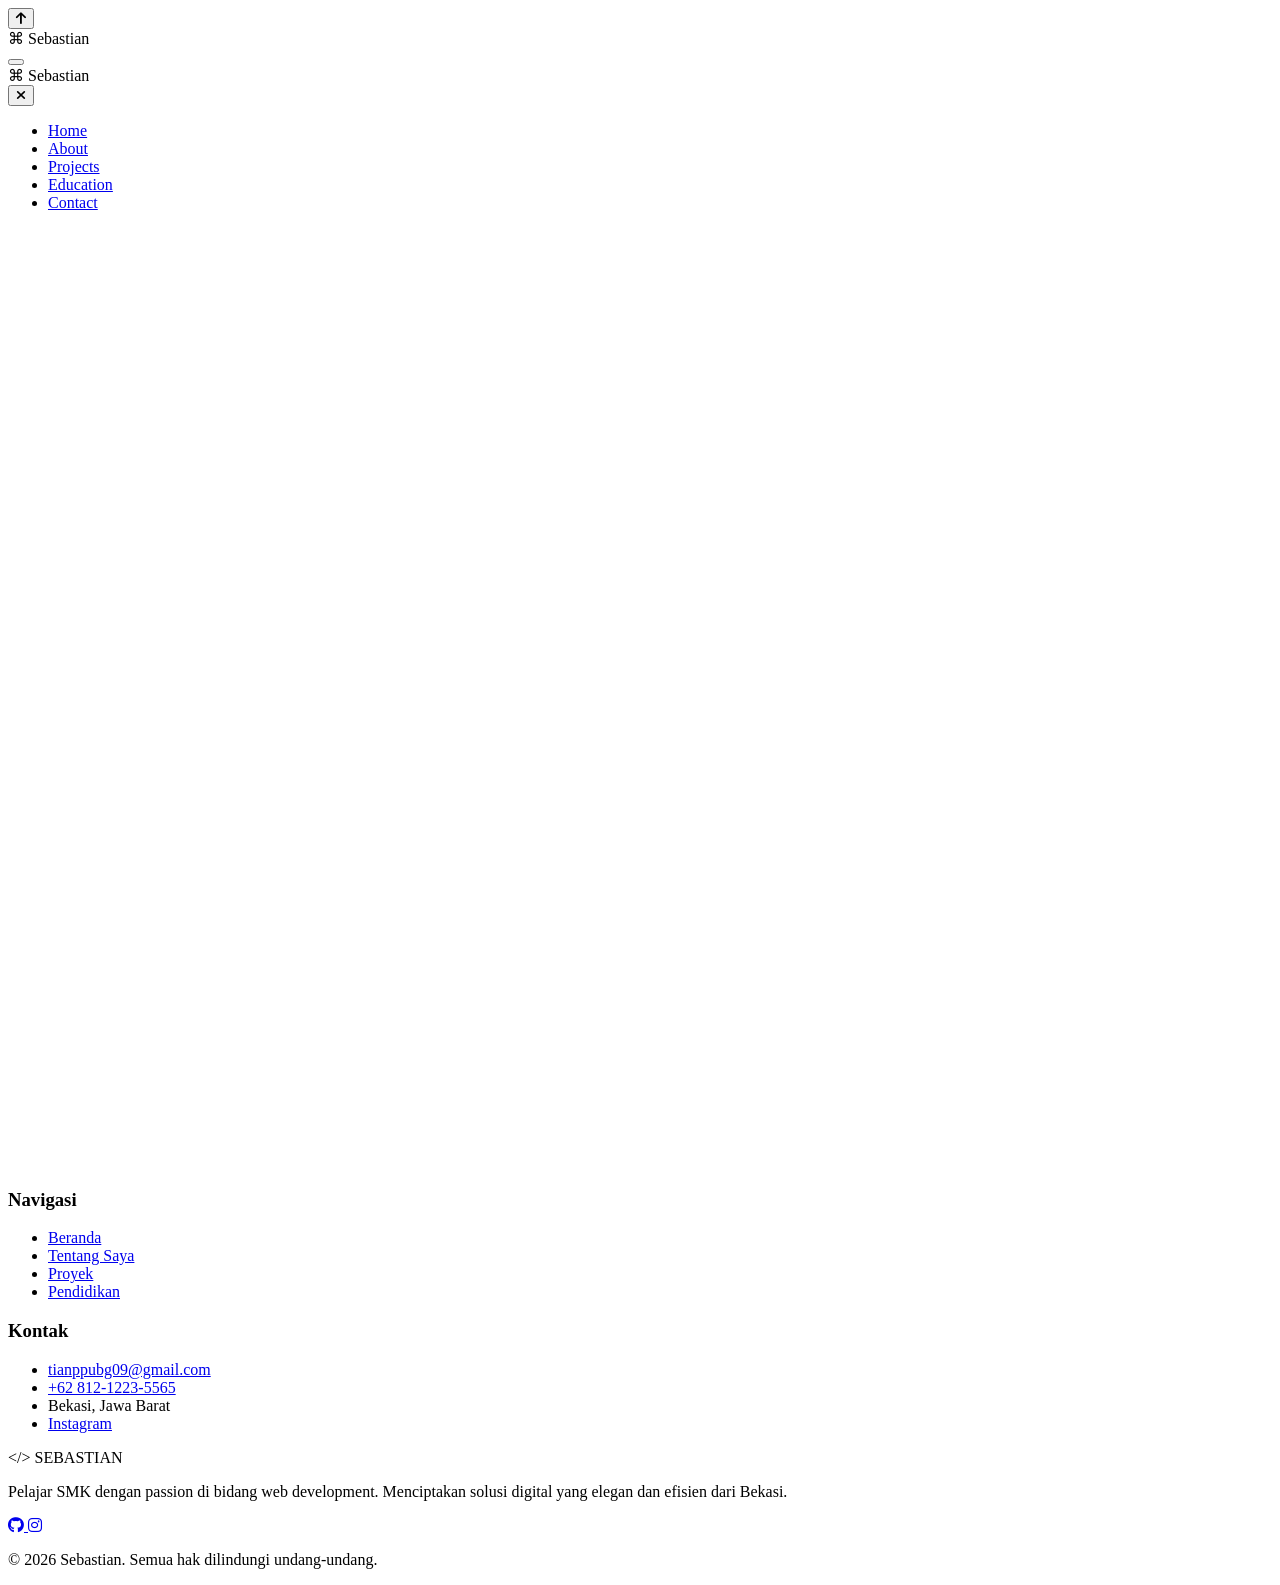
==== about/index.html @ 73fca00f "Create index.html" ====
<!DOCTYPE html>
<html lang="id">
<head>
    <meta charset="UTF-8">
    <meta name="viewport" content="width=device-width, initial-scale=1.0">
    <meta name="description" content="About Sebastian - Web Developer & Student">
    <title>About | Sebastian</title>
    
    <link rel="stylesheet" href="https://cdnjs.cloudflare.com/ajax/libs/font-awesome/6.5.1/css/all.min.css">
    <link rel="stylesheet" href="https://unpkg.com/aos@2.3.1/dist/aos.css">
    <link href="https://fonts.googleapis.com/css2?family=Space+Grotesk:wght@400;500;600;700&family=Inter:wght@300;400;500;600;700&display=swap" rel="stylesheet">
    
    <link rel="stylesheet" href="style.css">
</head>
<body>

    <div class="cursor-dot" id="cursor-dot"></div>
    <div class="cursor-outline" id="cursor-outline"></div>

    <button class="scroll-top-btn" id="scroll-top-btn" aria-label="Scroll to top">
        <i class="fa-solid fa-arrow-up"></i>
    </button>

    <div class="bg-blobs">
        <div class="blob blob-1"></div>
        <div class="blob blob-2"></div>
        <div class="blob blob-3"></div>
    </div>

<!-- TOP NAVBAR -->
<div class="top-navbar" id="top-navbar">
    <div class="navbar-left">
        <div class="traffic-lights">
            <span class="dot-red"></span>
            <span class="dot-yellow"></span>
            <span class="dot-green"></span>
        </div>
        <div class="navbar-logo">
            <span class="logo-icon">⌘</span>
            <span class="logo-text">Sebastian</span>
        </div>
    </div>
    
    <div class="navbar-right">
        <button class="menu-toggle-new" id="menu-toggle" aria-label="Open menu">
            <span class="hamburger-line"></span>
            <span class="hamburger-line"></span>
            <span class="hamburger-line"></span>
        </button>
    </div>
</div>

<!-- SIDEBAR NAVIGATION -->
<nav id="sidebar-nav" class="sidebar-nav-new">
    <div class="sidebar-header">
        <div class="sidebar-logo">
            <span class="logo-icon">⌘</span>
            <span class="logo-text">Sebastian</span>
        </div>
        <button class="close-btn-new" id="close-btn" aria-label="Close menu">
            <i class="fa-solid fa-xmark"></i>
        </button>
    </div>
    <ul class="nav-links-new">
<li><a href="/" class="nav-item-new">Home</a></li>
<li><a href="/about/" class="nav-item-new">About</a></li>
<li><a href="/projects/" class="nav-item-new">Projects</a></li>
<li><a href="/education/" class="nav-item-new">Education</a></li>
<li><a href="/#contact" class="nav-item-new">Contact</a></li>
    </ul>
</nav>

<!-- OVERLAY -->
<div id="sidebar-overlay" class="sidebar-overlay-new"></div>
    <!-- ABOUT SECTION -->
    <section id="about" class="about-section" style="padding-top: 100px;">
        <div class="section-header">
            <span class="section-tag" data-aos="fade-up"> — About</span>
            <h2 class="section-title" data-aos="fade-up" data-aos-delay="100">About Me</h2>
            <p class="section-subtitle" data-aos="fade-up" data-aos-delay="200">Siapa Saya dan Apa yang Saya Lakukan</p>
        </div>
        
        <div class="about-grid">
            <div class="about-image-side" data-aos="fade-right">
                <div class="profile-picture-container">
                    <img src="Assets/Tian.png" alt="Foto Profil Sebastian" class="profile-picture">
                </div>
            </div>

            <div class="about-text-side" data-aos="fade-left">
                <div class="about-text">
                    <p>
                        Hi! Nama saya adalah <strong class="text-primary">Sebastian</strong>, seorang pelajar yang memiliki ketertarikan besar di dunia teknologi, terutama di bidang pengembangan web front-end. Saya mulai belajar coding sejak tahun 2024 dan hingga sekarang terus mengembangkan kemampuan dalam menggunakan HTML, CSS, dan JavaScript untuk membuat tampilan website yang menarik dan interaktif. 
                    </p>
                    <p>
                        Saat ini, saya sedang menempuh pendidikan di SMK Galajuara dengan Jurusan Teknologi Komputer dan Telekomunikasi, yang memberikan saya dasar kuat dalam logika pemrograman dan pemecahan masalah. Saya selalu antusias untuk belajar teknologi baru dan menciptakan solusi digital yang elegan dan efisien.
                    </p>
                </div>

                <div class="stats-grid">
                    <div class="stat-item">
                        <div class="stat-number" data-target="2">0</div>
                        <div class="stat-label">Year+ Coding</div>
                    </div>
                    <div class="stat-item">
                        <div class="stat-number" data-target="5">0</div>
                        <div class="stat-label">Projects</div>
                    </div>
                    <div class="stat-item">
                        <div class="stat-number" data-target="6">0</div>                        <div class="stat-label">Technologies</div>
                    </div>
                    <div class="stat-item">
                        <div class="stat-number" data-target="100">0</div>
                        <div class="stat-label">% Passion</div>
                    </div>
                </div>
            </div>
        </div>

        <h3 class="sub-heading" data-aos="fade-up">Personal Info</h3>

        <div class="personal-info">
            <div class="info-box" data-aos="zoom-in" data-aos-delay="100">
                <div class="info-icon-wrap">
                    <i class="fas fa-user info-icon"></i>
                </div>
                <h3>Nama</h3>
                <strong>Sebastian</strong>
            </div>

            <div class="info-box" data-aos="zoom-in" data-aos-delay="200">
                <div class="info-icon-wrap">
                    <i class="fas fa-map-marker-alt info-icon"></i>
                </div>
                <h3>Lokasi</h3>
                <strong>Bekasi, Jawa Barat</strong>
            </div>

            <div class="info-box" data-aos="zoom-in" data-aos-delay="300">
                <div class="info-icon-wrap">
                    <i class="fas fa-envelope info-icon"></i>
                </div>
                <h3>Email</h3>
                <strong>tianppubg09@gmail.com</strong>
            </div>

            <div class="info-box" data-aos="zoom-in" data-aos-delay="400">
                <div class="info-icon-wrap">
                    <i class="fas fa-phone-alt info-icon"></i>
                </div>
                <h3>Telepon</h3>
                <strong>+62 812-1223-5565</strong>
            </div>
        </div>
    </section>

    <script src="https://unpkg.com/aos@2.3.1/dist/aos.js"></script>
    <script src="script.js"></script>
  <!-- FOOTER -->
<footer class="site-footer">
    <div class="footer-container">
        <div class="footer-grid">
            <!-- Navigasi -->
            <div class="footer-section">
                <h3 class="footer-title">Navigasi</h3>
                <ul class="footer-links">
                    <li><a href="index.html">Beranda</a></li>
                    <li><a href="about.html">Tentang Saya</a></li>
                    <li><a href="projects.html">Proyek</a></li>
                    <li><a href="education.html">Pendidikan</a></li>
                </ul>
            </div>

            <!-- Kontak -->
            <div class="footer-section">
                <h3 class="footer-title">Kontak</h3>
                <ul class="footer-contact">
                    <li><a href="mailto:tianppubg09@gmail.com">tianppubg09@gmail.com</a></li>
                    <li><a href="tel:+6281212235565">+62 812-1223-5565</a></li>
                    <li>Bekasi, Jawa Barat</li>
                    <li><a href="https://www.instagram.com/sebsdv1" target="_blank">Instagram</a></li>
                </ul>
            </div>
        </div>

        <!-- Profile Section -->
        <div class="footer-profile">
            <div class="footer-logo">
                <span class="code-icon">&lt;/&gt;</span>
                <span class="footer-name">SEBASTIAN</span>
            </div>
            <p class="footer-bio">
                Pelajar SMK dengan passion di bidang web development. 
                Menciptakan solusi digital yang elegan dan efisien dari Bekasi.
            </p>
            <div class="footer-social">
                <a href="https://github.com/sebsdvm" target="_blank" aria-label="GitHub">
                    <i class="fa-brands fa-github"></i>
                </a>
                <a href="https://www.instagram.com/sebsdv1" target="_blank" aria-label="Instagram">
                    <i class="fa-brands fa-instagram"></i>
                </a>
            </div>
        </div>

        <!-- Copyright -->
        <div class="footer-bottom">
            <p>&copy; <span id="current-year-footer">2026</span> Sebastian. Semua hak dilindungi undang-undang.</p>
        </div>
    </div>
</footer>
</body></html>
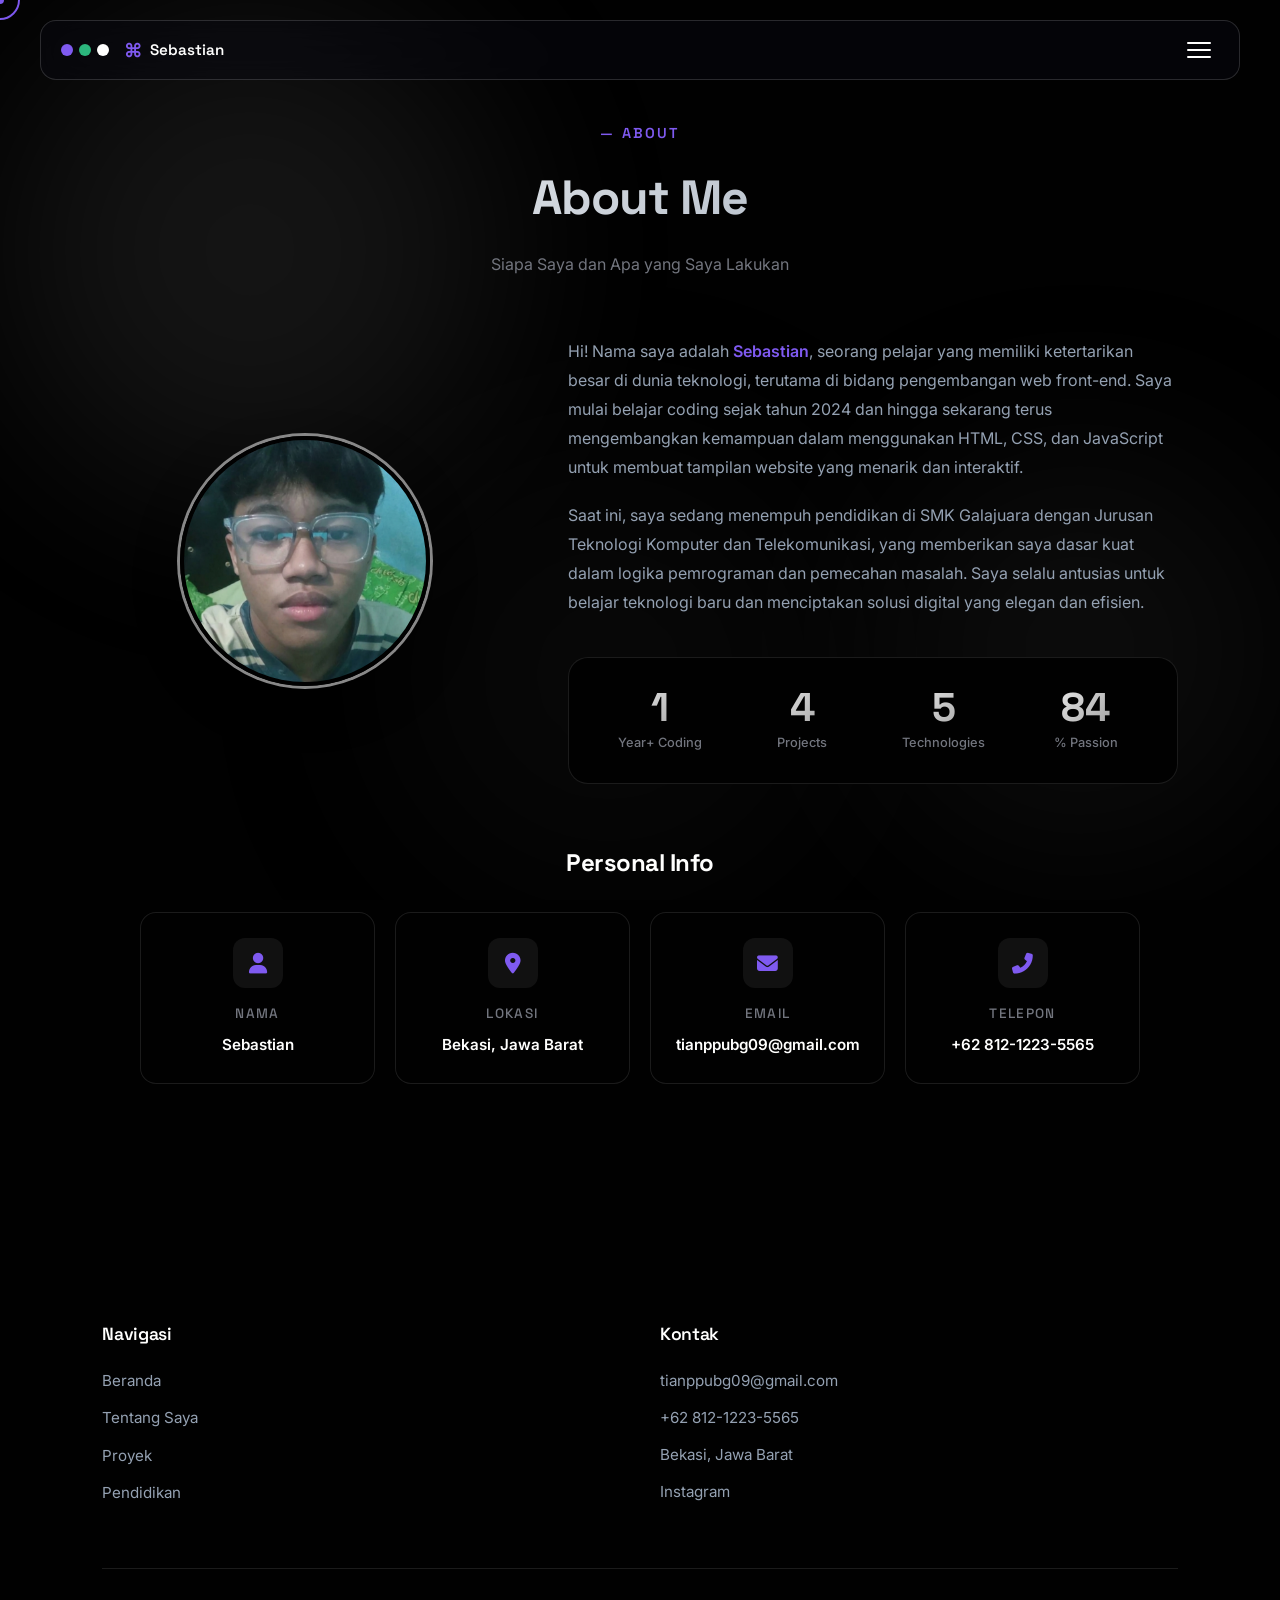
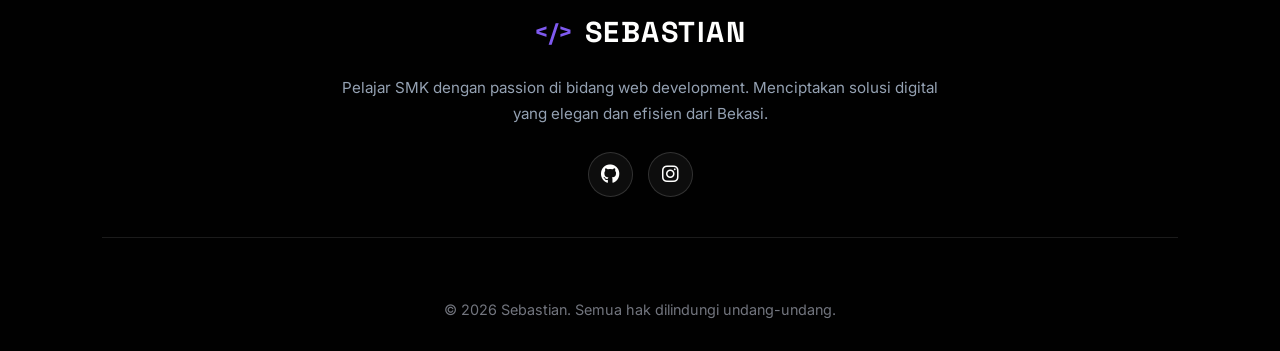
==== commit c260535b: "Create index.html" ====
--- a/about/index.html
+++ b/about/index.html
@@ -10,7 +10,7 @@
     <link rel="stylesheet" href="https://unpkg.com/aos@2.3.1/dist/aos.css">
     <link href="https://fonts.googleapis.com/css2?family=Space+Grotesk:wght@400;500;600;700&family=Inter:wght@300;400;500;600;700&display=swap" rel="stylesheet">
     
-    <link rel="stylesheet" href="style.css">
+<link rel="stylesheet" href="/style.css">
 </head>
 <body>
 
@@ -83,7 +83,7 @@
         <div class="about-grid">
             <div class="about-image-side" data-aos="fade-right">
                 <div class="profile-picture-container">
-                    <img src="Assets/Tian.png" alt="Foto Profil Sebastian" class="profile-picture">
+<img src="/Assets/Tian.png" alt="Foto Profil Sebastian" class="profile-picture">
                 </div>
             </div>
 
@@ -155,21 +155,21 @@
     </section>
 
     <script src="https://unpkg.com/aos@2.3.1/dist/aos.js"></script>
-    <script src="script.js"></script>
+<script src="/script.js"></script>
   <!-- FOOTER -->
 <footer class="site-footer">
     <div class="footer-container">
         <div class="footer-grid">
             <!-- Navigasi -->
-            <div class="footer-section">
-                <h3 class="footer-title">Navigasi</h3>
-                <ul class="footer-links">
-                    <li><a href="index.html">Beranda</a></li>
-                    <li><a href="about.html">Tentang Saya</a></li>
-                    <li><a href="projects.html">Proyek</a></li>
-                    <li><a href="education.html">Pendidikan</a></li>
-                </ul>
-            </div>
+<div class="footer-section">
+    <h3 class="footer-title">Navigasi</h3>
+    <ul class="footer-links">
+        <li><a href="/">Beranda</a></li>
+        <li><a href="/about/">Tentang Saya</a></li>
+        <li><a href="/projects/">Proyek</a></li>
+        <li><a href="/education/">Pendidikan</a></li>
+    </ul>
+</div>
 
             <!-- Kontak -->
             <div class="footer-section">
--- a/style.css
+++ b/style.css
@@ -0,0 +1,2729 @@
+@import url('https://fonts.googleapis.com/css2?family=Space+Grotesk:wght@400;500;600;700&family=Inter:wght@300;400;500;600;700&display=swap');
+
+* {
+  margin: 0;
+  padding: 0;
+  box-sizing: border-box;
+}
+
+html {
+  scroll-behavior: smooth;
+  scroll-padding-top: 80px;
+  width: 100%;
+  overflow-x: hidden;
+}
+
+body {
+  margin: 0;
+  padding: 0;
+  width: 100%;
+  overflow-x: hidden; 
+  background-color: var(--bg-dark);
+  font-family: 'Inter', sans-serif;
+  color: var(--text-paragraph); 
+  line-height: 1.6;
+}
+
+:root {
+  --primary: #7f5af0;
+  --primary-dark: #16161a;
+  --secondary-accent: #72757e;
+  --tertiary-accent: #2cb67d;
+  --bg-dark: #010101;
+  --bg-card: #16161a;
+  --bg-card-hover: #1e1e24;
+  --text-heading: #fffffe;
+  --text-paragraph: #94a1b2;
+  --text-muted: #72757e;
+  --sidebar-bg: #16161a;
+  --border-color: rgba(255, 255, 255, 0.1);
+  --glow-primary: 0 0 30px rgba(127, 90, 240, 0.25);
+  --glow-purple: 0 0 30px rgba(127, 90, 240, 0.2);
+}
+
+h1, h2, h3, h4 {
+  font-family: 'Space Grotesk', sans-serif;
+  font-weight: 700;
+  color: var(--text-heading); 
+  letter-spacing: -0.02em;
+}
+
+a {
+  color: var(--text-paragraph);
+  text-decoration: none;
+  transition: color 0.3s;
+}
+
+.text-primary {
+  color: var(--primary);
+}
+
+/* ======================================= */
+/* === CUSTOM CURSOR === */
+/* ======================================= */
+.cursor-dot, .cursor-outline {
+  position: fixed;
+  top: 0;
+  left: 0;
+  pointer-events: none;
+  z-index: 9999;
+  border-radius: 50%;
+  transition: transform 0.15s ease, width 0.3s, height 0.3s, background 0.3s;
+  mix-blend-mode: difference;
+}
+
+.cursor-dot {
+  width: 8px;
+  height: 8px;
+  background: var(--primary);
+  transform: translate(-50%, -50%);
+}
+
+.cursor-outline {
+  width: 40px;
+  height: 40px;
+  border: 2px solid var(--primary);
+  transform: translate(-50%, -50%);
+  transition: transform 0.2s ease, width 0.3s, height 0.3s;
+}
+
+.cursor-outline.hover {
+  width: 60px;
+  height: 60px;
+  background: rgba(200, 200, 200, 0.08);
+  border-color: var(--secondary-accent);
+}
+
+@media (max-width: 768px) {
+  body { cursor: auto; }
+  .cursor-dot, .cursor-outline { display: none; }
+}
+
+/* ======================================= */
+/* === SCROLL TO TOP BUTTON === */
+/* ======================================= */
+.scroll-top-btn {
+  position: fixed;
+  bottom: 30px;
+  right: 30px;
+  width: 50px;
+  height: 50px;
+  border-radius: 50%;
+  background: var(--bg-dark);
+  color: #fffffe;
+  border: 1px solid var(--border-color);
+  cursor: pointer;
+  z-index: 999;
+  opacity: 0;
+  visibility: hidden;
+  transform: translateY(20px);
+  transition: all 0.3s ease;
+  box-shadow: 0 5px 20px rgba(0, 0, 0, 0.5);
+  display: flex;
+  align-items: center;
+  justify-content: center;
+  font-size: 1.1rem;
+}
+
+.scroll-top-btn.visible {
+  opacity: 1;
+  visibility: visible;
+  transform: translateY(0);
+}
+
+.scroll-top-btn:hover {
+  transform: translateY(-5px) scale(1.1);
+  background: var(--bg-card-hover);
+  box-shadow: 0 10px 30px rgba(0, 0, 0, 0.7);
+}
+
+/* ======================================= */
+/* === ANIMATED BACKGROUND BLOBS === */
+/* ======================================= */
+.bg-blobs {
+  position: fixed;
+  inset: 0;
+  z-index: -1;
+  overflow: hidden;
+  pointer-events: none;
+  width: 100vw;
+  height: 100vh;
+}
+
+.blob {
+  position: absolute;
+  border-radius: 50%;
+  filter: blur(100px);
+  opacity: 0.15;
+  animation: blob-float 20s infinite ease-in-out;
+  max-width: 100vw;
+  max-height: 100vh;
+}
+
+.blob-1 {
+  width: 500px;
+  height: 500px;
+  background: #888888;
+  top: 0;
+  left: 0;
+  animation-delay: 0s;
+}
+
+.blob-2 {
+  width: 400px;
+  height: 400px;
+  background: #555555;
+  top: 50%;
+  right: 0;
+  animation-delay: -7s;
+}
+
+.blob-3 {
+  width: 450px;
+  height: 450px;
+  background: #333333;
+  bottom: 0;
+  left: 30%;
+  animation-delay: -14s;
+}
+
+@keyframes blob-float {
+  0%, 100% { transform: translate(0, 0) scale(1); }
+  33% { transform: translate(50px, -50px) scale(1.1); }
+  66% { transform: translate(-30px, 30px) scale(0.9); }
+}
+
+/* ======================================= */
+/* === NAVIGASI === */
+/* ======================================= */
+.menu-toggle-container {
+  position: fixed;
+  top: 0;
+  left: 0; 
+  width: 100%;
+  max-width: 100vw;
+  height: 70px; 
+  z-index: 1010; 
+  display: flex; 
+  align-items: center;
+  justify-content: flex-start; 
+  padding: 0 25px;
+  pointer-events: none;
+}
+
+.menu-toggle {
+  display: flex;
+  flex-direction: column;
+  gap: 6px;
+  cursor: pointer;
+  transition: all 0.3s ease; 
+  pointer-events: auto;
+  padding: 12px;
+  background: var(--bg-dark);
+  border-radius: 12px;
+  backdrop-filter: blur(20px);
+  -webkit-backdrop-filter: blur(20px);
+  border: 1px solid var(--border-color);
+}
+
+.menu-toggle-container.active .menu-toggle {
+  opacity: 0;
+  pointer-events: none;
+}
+
+.bar {
+  width: 25px;
+  height: 2.5px;
+  background-color: var(--text-heading);
+  border-radius: 2px;
+  transition: all 0.3s ease; 
+}
+
+.sidebar-nav {
+  position: fixed; 
+  top: 0;
+  left: -320px; 
+  width: 300px; 
+  max-width: 85vw;
+  height: 100vh;
+  background: var(--bg-dark);
+  backdrop-filter: blur(20px);
+  -webkit-backdrop-filter: blur(20px);
+  padding: 30px 25px;
+  box-shadow: 5px 0 30px rgba(0,0,0,0.6);
+  transition: left 0.4s cubic-bezier(0.77, 0, 0.175, 1); 
+  z-index: 1008; 
+  display: flex;
+  flex-direction: column;
+  overflow-y: auto;
+  border-right: 1px solid var(--border-color);
+}
+
+.sidebar-nav.active {
+  left: 0; 
+}
+
+.nav-header {
+  padding-bottom: 25px;
+  border-bottom: 1px solid var(--border-color);
+  margin-bottom: 25px;
+  display: flex;
+  justify-content: space-between;
+  align-items: center;
+}
+
+.close-btn {
+  font-size: 2rem;
+  color: var(--text-heading);
+  cursor: pointer;
+  transition: transform 0.3s ease, color 0.3s ease;
+  line-height: 1;
+  padding: 5px 10px;
+  width: 40px;
+  height: 40px;
+  border-radius: 8px;
+  display: none;
+  align-items: center;
+  justify-content: center;
+}
+
+.sidebar-nav.active .close-btn {
+  display: flex;
+}
+
+.close-btn:hover {
+  color: var(--primary);
+  transform: rotate(90deg);
+  background: rgba(200, 200, 200, 0.1);
+}
+
+.nav-logo-text {
+  font-family: 'Space Grotesk', sans-serif;
+  font-size: 1.8rem;
+  font-weight: 700;
+  background: linear-gradient(135deg, #ffffff, #888888);
+  -webkit-background-clip: text;
+  background-clip: text;
+  -webkit-text-fill-color: transparent;
+  text-decoration: none;
+}
+
+.nav-links {
+  list-style: none;
+  padding: 0;
+  display: flex;
+  flex-direction: column;
+  gap: 5px;
+}
+
+.nav-links a {
+  color: var(--text-heading);
+  text-decoration: none;
+  font-family: 'Inter', sans-serif;
+  font-size: 1rem;
+  font-weight: 500;
+  padding: 14px 16px; 
+  display: flex;
+  align-items: center;
+  gap: 15px; 
+  transition: all 0.3s;
+  border-radius: 10px;
+  position: relative;
+  overflow: hidden;
+}
+
+.nav-links a::before {
+  content: '';
+  position: absolute;
+  left: 0;
+  top: 0;
+  width: 3px;
+  height: 100%;
+  background: var(--primary);
+  transform: scaleY(0);
+  transition: transform 0.3s;
+}
+
+.nav-links a i {
+  font-size: 1.1rem;
+  width: 20px; 
+  text-align: center;
+  color: var(--secondary-accent); 
+  transition: color 0.3s;
+}
+
+.nav-links a:hover {
+  color: var(--primary);
+  background-color: var(--bg-card-hover); 
+}
+
+.nav-links a:hover::before {
+  transform: scaleY(1);
+}
+
+.nav-links a:hover i {
+  color: var(--primary);
+}
+
+.nav-links a.active {
+  color: var(--primary) !important;
+  background-color: var(--bg-card-hover);
+  font-weight: 600;
+}
+
+.nav-links a.active::before {
+  transform: scaleY(1);
+}
+
+.nav-links a.active i {
+  color: var(--primary); 
+}
+
+.nav-social {
+  margin-top: auto;
+  padding: 20px 0;
+  border-top: 1px solid var(--border-color);
+  display: flex;
+  gap: 15px;
+  justify-content: center;
+}
+
+.nav-social a {
+  width: 40px;
+  height: 40px;
+  border-radius: 50%;
+  background: var(--bg-dark);
+  display: flex;
+  align-items: center;
+  justify-content: center;
+  color: var(--text-heading);
+  transition: all 0.3s;
+  border: 1px solid var(--border-color);
+}
+
+.nav-social a:hover {
+  background: var(--primary);
+  color: var(--bg-dark);
+  transform: translateY(-3px);
+  box-shadow: var(--glow-primary);
+}
+
+.nav-copyright {
+  padding-top: 15px;
+  font-size: 0.8rem;
+  color: var(--text-muted);
+  text-align: center;
+}
+
+.sidebar-overlay {
+  position: fixed;
+  top: 0;
+  left: 0;
+  width: 100%;
+  height: 100%;
+  background: rgba(0, 0, 0, 0.75);
+  backdrop-filter: blur(5px);
+  -webkit-backdrop-filter: blur(5px);
+  z-index: 1007;
+  opacity: 0;
+  visibility: hidden;
+  transition: opacity 0.4s ease, visibility 0.4s ease;
+}
+
+.sidebar-overlay.active {
+  opacity: 1;
+  visibility: visible;
+}
+
+/* ======================================= */
+/* === HEADER === */
+/* ======================================= */
+header {
+  min-height: 100vh; 
+  padding: 8rem 8% 4rem;
+  position: relative; 
+  z-index: 5;
+  display: flex;
+  flex-direction: column;
+  justify-content: center;
+  align-items: flex-start;
+  width: 100%;
+  max-width: 100%;
+  overflow: hidden;
+}
+
+.header-tag i {
+  animation: sparkle 2s ease-in-out infinite;
+}
+
+@keyframes sparkle {
+  0%, 100% { transform: rotate(0deg) scale(1); }
+  50% { transform: rotate(180deg) scale(1.2); }
+}
+
+header h1 {
+  font-size: clamp(2.5rem, 7vw, 5.5rem);
+  line-height: 1.05;
+  margin-bottom: 20px;
+  letter-spacing: -0.03em;
+  word-break: break-word;
+  max-width: 100%;
+}
+
+.greeting {
+  font-size: clamp(1.2rem, 3vw, 1.8rem);
+  font-weight: 500;
+  color: var(--text-paragraph);
+  display: block;
+  margin-bottom: 10px;
+}
+
+.name-gradient {
+  background: linear-gradient(135deg, #ffffff 0%, #aaaaaa 50%, #666666 100%);
+  background-size: 200% 200%;
+  -webkit-background-clip: text;
+  background-clip: text;
+  -webkit-text-fill-color: transparent;
+  animation: gradient-shift 5s ease infinite;
+  display: inline-block;
+}
+
+@keyframes gradient-shift {
+  0%, 100% { background-position: 0% 50%; }
+  50% { background-position: 100% 50%; }
+}
+
+.job-title-container {
+  margin-bottom: 20px;
+}
+
+.animated-job {
+  font-size: clamp(1.3rem, 3vw, 2rem);
+  font-weight: 500;
+  color: var(--text-heading);
+}
+
+.cursor {
+  color: var(--primary); 
+  animation: blink 0.7s infinite;
+  font-weight: 300;
+}
+
+@keyframes blink {
+  50% { opacity: 0; }
+}
+
+.header-description {
+  max-width: 600px;
+  margin-bottom: 40px;
+  font-size: 1.05rem;
+  color: var(--text-paragraph);
+}
+
+.cta-buttons {
+  display: flex;
+  gap: 15px;
+  flex-wrap: wrap;
+  margin-bottom: 60px;
+  max-width: 100%;
+}
+
+.btn {
+  padding: 14px 32px;
+  border-radius: 50px;
+  font-weight: 600;
+  font-size: 0.95rem;
+  transition: all 0.3s cubic-bezier(0.4, 0, 0.2, 1);
+  display: inline-flex;
+  align-items: center;
+  gap: 10px;
+  border: 2px solid transparent;
+  cursor: pointer;
+  font-family: 'Inter', sans-serif;
+  position: relative;
+  overflow: hidden;
+  white-space: nowrap;
+  max-width: 100%;
+}
+
+.btn span {
+  position: relative;
+  z-index: 2;
+}
+
+.btn i {
+  position: relative;
+  z-index: 2;
+  transition: transform 0.3s;
+}
+
+.primary-btn {
+  background: var(--bg-dark);
+  color: #fffffe;
+  border: 1px solid var(--border-color);
+  box-shadow: 0 5px 20px rgba(0, 0, 0, 0.3);
+}
+
+.primary-btn::before {
+  content: '';
+  position: absolute;
+  inset: 0;
+  background: var(--bg-card-hover);
+  opacity: 0;
+  transition: opacity 0.3s;
+  z-index: 1;
+}
+
+.primary-btn:hover {
+  transform: translateY(-3px);
+  box-shadow: 0 10px 30px rgba(0, 0, 0, 0.5);
+  border-color: var(--primary);
+}
+
+.primary-btn:hover::before {
+  opacity: 1;
+}
+
+.primary-btn:hover i {
+  transform: translateX(3px);
+}
+
+.outline-btn {
+  background-color: transparent;
+  color: var(--text-heading);
+  border: 2px solid var(--border-color);
+}
+
+.outline-btn:hover {
+  background-color: var(--bg-dark);
+  border-color: var(--primary);
+  color: var(--primary);
+  transform: translateY(-3px);
+}
+
+.outline-btn:hover i {
+  transform: translateX(3px);
+}
+
+.btn.disabled {
+  opacity: 0.5;
+  cursor: not-allowed;
+  pointer-events: none;
+}
+
+/* Header Socials */
+.header-socials {
+  display: flex;
+  align-items: center;
+  gap: 15px;
+  margin-top: 20px;
+  flex-wrap: wrap;
+}
+
+.social-label {
+  font-size: 0.85rem;
+  color: var(--text-muted);
+  font-weight: 500;
+}
+
+.social-line {
+  width: 40px;
+  height: 1px;
+  background: var(--text-muted);
+}
+
+.social-icons {
+  display: flex;
+  gap: 12px;
+  flex-wrap: wrap;
+}
+
+.social-icons a {
+  width: 38px;
+  height: 38px;
+  border-radius: 50%;
+  background: var(--bg-dark);
+  display: flex;
+  align-items: center;
+  justify-content: center;
+  color: var(--text-heading);
+  transition: all 0.3s;
+  border: 1px solid var(--border-color);
+  flex-shrink: 0;
+}
+
+.social-icons a:hover {
+  background: var(--primary);
+  color: var(--bg-dark);
+  transform: translateY(-3px);
+  box-shadow: var(--glow-primary);
+}
+
+/* Scroll Indicator */
+.scroll-indicator {
+  position: absolute;
+  bottom: 30px;
+  left: 50%;
+  transform: translateX(-50%);
+  display: flex;
+  flex-direction: column;
+  align-items: center;
+  gap: 10px;
+  color: var(--text-muted);
+  font-size: 0.8rem;
+  letter-spacing: 0.1em;
+}
+
+.scroll-mouse {
+  width: 25px;
+  height: 40px;
+  border: 2px solid var(--text-muted);
+  border-radius: 15px;
+  position: relative;
+}
+
+.scroll-wheel {
+  width: 3px;
+  height: 8px;
+  background: var(--primary);
+  border-radius: 2px;
+  position: absolute;
+  top: 8px;
+  left: 50%;
+  transform: translateX(-50%);
+  animation: scroll-wheel 1.5s ease-in-out infinite;
+}
+
+@keyframes scroll-wheel {
+  0% { transform: translate(-50%, 0); opacity: 1; }
+  100% { transform: translate(-50%, 15px); opacity: 0; }
+}
+
+/* ======================================= */
+/* === SECTIONS === */
+/* ======================================= */
+section {
+  padding: 6rem 8%;
+  position: relative; 
+  z-index: 5;
+  width: 100%;
+  max-width: 100%;
+  overflow-x: hidden;
+}
+
+.section-header {
+  text-align: center;
+  margin-bottom: 60px;
+  width: 100%;
+  padding-top: 20px;
+}
+
+.section-tag {
+  display: inline-block;
+  font-size: 0.9rem;
+  font-weight: 600;
+  color: var(--primary);
+  letter-spacing: 0.15em;
+  text-transform: uppercase;
+  margin-bottom: 15px;
+  font-family: 'Space Grotesk', sans-serif;
+}
+
+.section-title {
+  font-size: clamp(2rem, 5vw, 3rem);
+  margin-bottom: 15px;
+  background: linear-gradient(135deg, var(--text-heading), var(--text-paragraph));
+  -webkit-background-clip: text;
+  background-clip: text;
+  -webkit-text-fill-color: transparent;
+}
+
+.section-subtitle {
+  font-size: 1rem;
+  color: var(--text-muted);
+  font-weight: 400;
+  max-width: 500px;
+  margin: 0 auto;
+}
+
+/* ======================================= */
+/* === ABOUT ME === */
+/* ======================================= */
+.about-grid {
+  display: grid;
+  grid-template-columns: 1fr 1.5fr;
+  gap: 60px;
+  align-items: center;
+  max-width: 1200px;
+  margin: 0 auto 60px;
+  width: 100%;
+}
+
+.profile-picture-container {
+  position: relative;
+  display: flex;
+  justify-content: center;
+  align-items: center;
+  width: 260px;
+  height: 260px;
+  margin: 0 auto;
+}
+
+.profile-picture {
+  width: 250px; 
+  height: 250px; 
+  object-fit: cover; 
+  border-radius: 50%; 
+  border: 4px solid var(--bg-dark);
+  box-shadow: 0 0 0 3px #888888, 
+              0 20px 40px rgba(0, 0, 0, 0.5); 
+  transition: transform 0.4s ease;
+  position: relative;
+  z-index: 2;
+}
+
+.profile-picture:hover {
+  transform: scale(1.05) rotate(2deg); 
+}
+
+.about-text p {
+  margin-bottom: 20px;
+  font-size: 1rem;
+  color: var(--text-paragraph);
+  line-height: 1.8;
+}
+
+.about-text strong {
+  color: var(--primary);
+  font-weight: 600;
+}
+
+/* Stats Grid */
+.stats-grid {
+  display: grid;
+  grid-template-columns: repeat(4, 1fr);
+  gap: 20px;
+  margin-top: 40px;
+  padding: 30px;
+  background: var(--bg-dark);
+  border-radius: 20px;
+  border: 1px solid var(--border-color);
+  width: 100%;
+}
+
+.stat-item {
+  text-align: center;
+}
+
+.stat-number {
+  font-family: 'Space Grotesk', sans-serif;
+  font-size: 2.5rem;
+  font-weight: 700;
+  background: linear-gradient(135deg, #ffffff, #888888);
+  -webkit-background-clip: text;
+  background-clip: text;
+  -webkit-text-fill-color: transparent;
+  line-height: 1;
+  margin-bottom: 5px;
+}
+
+.stat-label {
+  font-size: 0.8rem;
+  color: var(--text-muted);
+  font-weight: 500;
+}
+
+.sub-heading {
+  text-align: center;
+  color: var(--text-heading);
+  margin-top: 60px;
+  margin-bottom: 30px;
+  font-size: 1.5rem;
+}
+
+.personal-info {
+  display: grid;
+  grid-template-columns: repeat(auto-fit, minmax(220px, 1fr));
+  gap: 20px;
+  max-width: 1000px;
+  margin: 0 auto;
+  width: 100%;
+}
+
+.info-box {
+  background: var(--bg-dark);
+  border: 1px solid var(--border-color); 
+  padding: 25px;
+  border-radius: 16px;
+  text-align: center;
+  transition: all 0.3s;
+  position: relative;
+  overflow: hidden;
+}
+
+.info-box::before {
+  content: '';
+  position: absolute;
+  top: 0;
+  left: 0;
+  right: 0;
+  height: 3px;
+  background: linear-gradient(90deg, #ffffff, #666666);
+  transform: scaleX(0);
+  transition: transform 0.3s;
+}
+
+.info-box:hover {
+  transform: translateY(-5px);
+  border-color: var(--primary);
+  box-shadow: 0 10px 30px rgba(0, 0, 0, 0.3);
+}
+
+.info-box:hover::before {
+  transform: scaleX(1);
+}
+
+.info-icon-wrap {
+  width: 50px;
+  height: 50px;
+  margin: 0 auto 15px;
+  border-radius: 12px;
+  background: rgba(200, 200, 200, 0.08);
+  display: flex;
+  align-items: center;
+  justify-content: center;
+  transition: all 0.3s;
+}
+
+.info-box:hover .info-icon-wrap {
+  background: var(--primary);
+  transform: rotate(10deg) scale(1.1);
+}
+
+.info-icon {
+  font-size: 1.3rem;
+  color: var(--primary);
+  transition: color 0.3s;
+}
+
+.info-box:hover .info-icon {
+  color: var(--bg-dark);
+}
+
+.info-box h3 {
+  font-size: 0.85rem;
+  color: var(--text-muted);
+  margin-bottom: 8px;
+  font-weight: 500;
+  text-transform: uppercase;
+  letter-spacing: 0.1em;
+}
+
+.info-box strong {
+  display: block;
+  font-size: 0.95rem;
+  color: var(--text-heading);
+  font-weight: 600;
+}
+
+/* ======================================= */
+/* === TIMELINE === */
+/* ======================================= */
+.timeline.new-style {
+  position: relative;
+  max-width: 800px;
+  margin: 0 auto;
+  padding-top: 20px;
+  width: 100%;
+}
+
+.timeline-track {
+  position: absolute;
+  left: 29px;
+  top: 0;
+  bottom: 0;
+  width: 2px;
+  background: var(--border-color);
+}
+
+.timeline-fill {
+  position: absolute;
+  left: 29px;
+  top: 0px;
+  width: 2px;
+  height: 100%;
+  background: var(--primary);
+  box-shadow: 0 0 15px rgba(200, 200, 200, 0.3);
+  border-radius: 2px;
+}
+
+.timeline-item.new-style-item {
+  position: relative;
+  padding-left: 70px;
+  margin-bottom: 40px;
+}
+
+.timeline-dot-container {
+  position: absolute;
+  left: 15px;
+  top: 0;
+  width: 30px;
+  height: 30px;
+  background: var(--bg-dark);
+  border: 2px solid var(--secondary-accent);
+  border-radius: 50%;
+  display: flex;
+  align-items: center;
+  justify-content: center;
+  transition: all 0.4s cubic-bezier(0.68, -0.55, 0.265, 1.55);
+}
+
+.timeline-dot-container i {
+  color: var(--secondary-accent);
+  font-size: 12px;
+  opacity: 0.6;
+  transition: all 0.4s;
+}
+
+.timeline-content.new-style-content {
+  background: var(--bg-dark); 
+  border: 1px solid var(--border-color); 
+  padding: 25px;
+  border-radius: 16px;
+  transition: all 0.3s;
+  position: relative;
+}
+
+.timeline-content.new-style-content.current {
+  border-color: var(--primary);
+  background: linear-gradient(135deg, rgba(200, 200, 200, 0.04), rgba(120, 120, 120, 0.04));
+}
+
+.timeline-item.new-style-item:hover .timeline-content.new-style-content {
+  border-color: var(--primary);
+  box-shadow: 0 10px 30px rgba(0, 0, 0, 0.3);
+}
+
+.timeline-badge {
+  display: inline-block;
+  padding: 4px 12px;
+  background: rgba(150, 150, 150, 0.12);
+  color: var(--secondary-accent);
+  font-size: 0.75rem;
+  font-weight: 600;
+  border-radius: 20px;
+  margin-bottom: 10px;
+  letter-spacing: 0.05em;
+}
+
+.timeline-badge.pulse {
+  background: rgba(200, 200, 200, 0.1);
+  color: var(--primary);
+  animation: pulse-badge 2s ease-in-out infinite;
+}
+
+@keyframes pulse-badge {
+  0%, 100% { box-shadow: 0 0 0 0 rgba(200, 200, 200, 0.3); }
+  50% { box-shadow: 0 0 0 8px rgba(200, 200, 200, 0); }
+}
+
+.timeline-content h4 {
+  font-size: 1.2rem;
+  color: var(--text-heading);
+  margin-bottom: 10px;
+  display: flex;
+  align-items: center;
+  gap: 10px;
+  flex-wrap: wrap;
+}
+
+.current-badge {
+  font-size: 0.7rem;
+  padding: 3px 10px;
+  background: var(--primary);
+  color: var(--bg-dark);
+  border-radius: 20px;
+  font-weight: 700;
+  letter-spacing: 0.05em;
+}
+
+.timeline-desc {
+  color: var(--text-paragraph);
+  font-size: 0.95rem;
+  line-height: 1.6;
+}
+
+/* ======================================= */
+/* === SKILLS === */
+/* ======================================= */
+.skills-container-grid {
+  max-width: 1000px;
+  margin: 0 auto;
+  display: grid;
+  grid-template-columns: repeat(auto-fit, minmax(140px, 1fr));
+  gap: 20px;
+  width: 100%;
+}
+
+.skill-card {
+  background: var(--bg-dark);
+  border-radius: 20px;
+  padding: 30px 20px;
+  display: flex;
+  flex-direction: column;
+  align-items: center;
+  justify-content: center;
+  text-align: center;
+  border: 1px solid var(--border-color);
+  transition: all 0.4s cubic-bezier(0.4, 0, 0.2, 1);
+  position: relative;
+  overflow: hidden;
+  cursor: pointer;
+  min-width: 0;
+}
+
+.skill-card::before {
+  content: '';
+  position: absolute;
+  inset: 0;
+  background: radial-gradient(circle at center, rgba(200, 200, 200, 0.07), transparent 70%);
+  opacity: 0;
+  transition: opacity 0.3s;
+}
+
+.skill-card:hover {
+  transform: translateY(-8px);
+  border-color: var(--primary);
+  box-shadow: 0 15px 40px rgba(0, 0, 0, 0.3);
+}
+
+.skill-card:hover::before {
+  opacity: 1;
+}
+
+.skill-icon {
+  font-size: 3.5rem;
+  margin-bottom: 15px;
+  transition: all 0.3s;
+  position: relative;
+  z-index: 2;
+}
+
+.skill-name {
+  font-size: 0.95rem;
+  font-weight: 600;
+  color: var(--text-heading);
+  margin-bottom: 12px;
+  position: relative;
+  z-index: 2;
+}
+
+.skill-progress {
+  width: 100%;
+  height: 4px;
+  background: rgba(255, 255, 255, 0.05);
+  border-radius: 10px;
+  overflow: hidden;
+  position: relative;
+  z-index: 2;
+}
+
+.skill-progress-bar {
+  height: 100%;
+  width: 0;
+  background: linear-gradient(90deg, #ffffff, #888888);
+  border-radius: 10px;
+  transition: width 1.5s cubic-bezier(0.4, 0, 0.2, 1);
+}
+
+.skill-card:hover .skill-progress-bar,
+.skill-progress-bar.animated {
+  width: var(--progress);
+}
+
+.skill-card:hover .skill-icon {
+  transform: scale(1.15) rotate(-5deg);
+}
+
+.html-icon { color: #c0c0c0; }
+.css-icon { color: #a0a0a0; }
+.js-icon { color: #e0e0e0; } 
+.react-icon { color: #c8c8c8; }
+.python-icon { color: #b0b0b0; }
+.node-icon { color: #aaaaaa; }
+
+/* ======================================= */
+/* === PROJECTS === */
+/* ======================================= */
+.project-filters {
+  display: flex;
+  justify-content: center;
+  gap: 10px;
+  margin-bottom: 40px;
+  flex-wrap: wrap;
+}
+
+.filter-btn {
+  padding: 10px 24px;
+  background: var(--bg-dark);
+  border: 1px solid var(--border-color);
+  color: var(--text-paragraph);
+  border-radius: 50px;
+  cursor: pointer;
+  font-family: 'Inter', sans-serif;
+  font-weight: 500;
+  font-size: 0.9rem;
+  transition: all 0.3s;
+}
+
+.filter-btn:hover {
+  border-color: var(--primary);
+  color: var(--primary);
+}
+
+.filter-btn.active {
+  background: var(--primary);
+  color: #fffffe;
+  border-color: transparent;
+  box-shadow: 0 5px 20px rgba(127, 90, 240, 0.3);
+}
+
+.projects-container {
+  display: grid;
+  grid-template-columns: repeat(auto-fit, minmax(280px, 1fr));
+  gap: 30px;
+  max-width: 1200px;
+  margin: 0 auto;
+  width: 100%;
+}
+
+.project-card {
+  background: var(--bg-dark);
+  border-radius: 20px;
+  overflow: hidden;
+  border: 1.5px solid rgba(255, 255, 255, 0.15); 
+  transition: all 0.4s cubic-bezier(0.4, 0, 0.2, 1);
+  display: flex;
+  flex-direction: column;
+  position: relative;
+  min-width: 0;
+}
+
+.project-card.hidden {
+  display: none;
+}
+
+.project-card:hover {
+  transform: translateY(-8px);
+  border-color: var(--primary);
+  box-shadow: 0 20px 50px rgba(0, 0, 0, 0.5), 0 0 30px rgba(127, 90, 240, 0.2); 
+}
+
+.project-image-wrap {
+  position: relative;
+  overflow: hidden;
+  height: 220px;
+}
+
+.project-image {
+  width: 100%;
+  height: 100%;
+  object-fit: cover;
+  background: #000;
+  transition: transform 0.5s;
+}
+
+.project-card:hover .project-image {
+  transform: scale(1.1);
+}
+
+.project-overlay {
+  position: absolute;
+  inset: 0;
+  background: linear-gradient(to top, rgba(0, 0, 0, 0.9), transparent);
+  display: flex;
+  align-items: center;
+  justify-content: center;
+  opacity: 0;
+  transition: opacity 0.3s;
+}
+
+.project-card:hover .project-overlay {
+  opacity: 1;
+}
+
+.overlay-btn {
+  width: 60px;
+  height: 60px;
+  border-radius: 50%;
+  background: var(--primary);
+  color: #fffffe;
+  display: flex;
+  align-items: center;
+  justify-content: center;
+  font-size: 1.3rem;
+  transform: scale(0);
+  transition: transform 0.3s cubic-bezier(0.68, -0.55, 0.265, 1.55);
+}
+
+.project-card:hover .overlay-btn {
+  transform: scale(1);
+}
+
+.overlay-btn:hover {
+  background: var(--secondary-accent);
+  color: white;
+}
+
+.project-category-badge {
+  position: absolute;
+  top: 15px;
+  right: 15px;
+  padding: 5px 12px;
+  background: var(--bg-dark);
+  backdrop-filter: blur(10px);
+  color: var(--primary);
+  font-size: 0.75rem;
+  font-weight: 600;
+  border-radius: 20px;
+  border: 1px solid rgba(200, 200, 200, 0.2);
+  z-index: 2;
+}
+
+.coming-soon-badge {
+  padding: 8px 20px;
+  background: rgba(100, 100, 100, 0.9);
+  color: white;
+  font-size: 0.85rem;
+  font-weight: 700;
+  border-radius: 20px;
+  letter-spacing: 0.05em;
+  animation: pulse-badge 2s ease-in-out infinite;
+}
+
+.project-content {
+  padding: 25px;
+  flex-grow: 1;
+  display: flex;
+  flex-direction: column;
+}
+
+.project-content h3 {
+  font-size: 1.3rem;
+  margin-bottom: 10px;
+  color: var(--text-heading);
+}
+
+.project-content p {
+  font-size: 0.95rem;
+  margin-bottom: 15px;
+  color: var(--text-paragraph);
+  flex-grow: 1;
+  line-height: 1.6;
+}
+
+.tech-stack {
+  display: flex;
+  flex-wrap: wrap;
+  gap: 8px;
+  margin-bottom: 20px;
+}
+
+.tech-stack span {
+  background: rgba(150, 150, 150, 0.12); 
+  color: var(--secondary-accent);
+  font-size: 0.75rem;
+  padding: 5px 12px;
+  border-radius: 20px;
+  font-weight: 600;
+  border: 1px solid rgba(150, 150, 150, 0.2);
+}
+
+.project-buttons {
+  display: flex;
+  gap: 10px;
+  flex-wrap: wrap;
+}
+
+.project-buttons .btn {
+  padding: 10px 18px;
+  font-size: 0.85rem;
+  flex: 1;
+  justify-content: center;
+}
+
+/* ======================================= */
+/* === CONTACT === */
+/* ======================================= */
+.contact-section {
+  padding: 6rem 8% 3rem;
+  position: relative;
+}
+
+.contact-grid {
+  display: grid;
+  grid-template-columns: 1fr 1fr;
+  gap: 40px;
+  max-width: 1200px;
+  margin: 0 auto 40px;
+  width: 100%;
+}
+
+.contact-card-container {
+  background: var(--bg-dark);
+  border-radius: 24px;
+  padding: 40px 30px;
+  border: 1px solid var(--border-color);
+  position: relative;
+  overflow: hidden;
+}
+
+.contact-card-container::before {
+  content: '';
+  position: absolute;
+  top: -100px;
+  right: -100px;
+  width: 300px;
+  height: 300px;
+  background: radial-gradient(circle, rgba(180, 180, 180, 0.06), transparent 70%);
+  pointer-events: none;
+  border-radius: 50%;
+}
+
+.contact-card-title {
+  font-size: 1.8rem;
+  margin-bottom: 15px;
+  background: linear-gradient(135deg, #ffffff, #888888);
+  -webkit-background-clip: text;
+  background-clip: text;
+  -webkit-text-fill-color: transparent;
+}
+
+.contact-card-desc {
+  color: var(--text-paragraph);
+  margin-bottom: 30px;
+  line-height: 1.7;
+}
+
+.connect-links {
+  display: flex;
+  flex-direction: column;
+  gap: 12px;
+}
+
+.connect-item {
+  display: flex;
+  align-items: center;
+  background: rgba(255, 255, 255, 0.02);
+  padding: 15px 18px;
+  border-radius: 14px;
+  transition: all 0.3s;
+  border: 1px solid var(--border-color);
+  gap: 15px;
+}
+
+.connect-item:hover {
+  background: rgba(127, 90, 240, 0.05);
+  border-color: var(--primary);
+}
+
+.connect-icon-wrap {
+  width: 45px;
+  height: 45px;
+  border-radius: 12px;
+  display: flex;
+  align-items: center;
+  justify-content: center;
+  flex-shrink: 0;
+  transition: all 0.3s;
+}
+
+.connect-icon-wrap.linkedin { background: rgba(180, 180, 180, 0.1); }
+.connect-icon-wrap.instagram { background: rgba(160, 160, 160, 0.1); }
+.connect-icon-wrap.github { background: rgba(255, 255, 255, 0.07); }
+.connect-icon-wrap.email { background: rgba(200, 200, 200, 0.1); }
+
+.connect-item:hover .connect-icon-wrap {
+  transform: scale(1.1) rotate(-5deg);
+}
+
+.connect-item i {
+  font-size: 1.3rem;
+}
+
+.link-info {
+  flex-grow: 1;
+  min-width: 0;
+}
+
+.link-info h3 {
+  font-size: 1rem;
+  font-weight: 600;
+  color: var(--text-heading);
+  margin: 0 0 2px;
+}
+
+.link-info span {
+  display: block;
+  font-size: 0.85rem;
+  color: var(--text-muted);
+  word-break: break-word;
+}
+
+.arrow-icon {
+  font-size: 0.9rem !important;
+  color: var(--primary);
+  transition: transform 0.3s;
+  flex-shrink: 0;
+}
+
+.connect-item:hover .arrow-icon {
+  transform: translateX(5px);
+}
+
+.icon-linkedin { color: #c0c0c0; }
+.icon-instagram { color: #b0b0b0; }
+.icon-github { color: #ffffff; }
+.icon-email { color: var(--primary); }
+
+/* Contact Form */
+.contact-form {
+  background: var(--bg-dark);
+  border-radius: 24px;
+  padding: 40px 30px;
+  border: 1px solid var(--border-color);
+}
+
+.form-title {
+  font-size: 1.5rem;
+  margin-bottom: 25px;
+  color: var(--text-heading);
+}
+
+.form-group {
+  margin-bottom: 20px;
+}
+
+.form-group label {
+  display: block;
+  font-size: 0.85rem;
+  font-weight: 600;
+  color: var(--text-heading);
+  margin-bottom: 8px;
+  text-transform: uppercase;
+  letter-spacing: 0.05em;
+}
+
+.form-group input,
+.form-group textarea {
+  width: 100%;
+  padding: 14px 18px;
+  background: rgba(255, 255, 255, 0.02);
+  border: 1px solid var(--border-color);
+  border-radius: 12px;
+  color: var(--text-heading);
+  font-family: 'Inter', sans-serif;
+  font-size: 0.95rem;
+  transition: all 0.3s;
+  resize: none;
+}
+
+.form-group input:focus,
+.form-group textarea:focus {
+  outline: none;
+  border-color: var(--primary);
+  background: rgba(127, 90, 240, 0.03);
+  box-shadow: 0 0 0 3px rgba(180, 180, 180, 0.1);
+}
+
+.form-group input::placeholder,
+.form-group textarea::placeholder {
+  color: var(--text-muted);
+}
+
+.submit-btn {
+  width: 100%;
+  justify-content: center;
+  padding: 16px;
+}
+
+.copyright {
+  text-align: center;
+  font-size: 0.85rem;
+  color: var(--text-muted);
+  padding-top: 30px;
+  border-top: 1px solid var(--border-color);
+}
+
+.copyright span {
+  color: var(--primary);
+  font-weight: 600;
+}
+
+/* ======================================= */
+/* === ABOUT PREVIEW SECTION === */
+/* ======================================= */
+.about-preview-section {
+  padding: 6rem 8% 4rem;
+  position: relative;
+  z-index: 5;
+}
+
+.about-preview-section .container {
+  max-width: 900px;
+  margin: 0 auto;
+}
+
+.section-label {
+  display: flex;
+  align-items: center;
+  gap: 10px;
+  font-size: 0.85rem;
+  color: var(--text-muted);
+  margin-bottom: 30px;
+  font-weight: 500;
+  letter-spacing: 0.05em;
+}
+
+.section-label .dot {
+  color: var(--primary);
+  font-size: 1.2rem;
+  line-height: 1;
+}
+
+.about-preview-title {
+  font-size: clamp(2rem, 5vw, 3.5rem);
+  font-weight: 700;
+  color: var(--text-heading);
+  line-height: 1.2;
+  margin-bottom: 30px;
+  font-family: 'Space Grotesk', sans-serif;
+  letter-spacing: -0.02em;
+}
+
+.about-preview-card {
+  background: var(--bg-dark);
+  border: 1px solid var(--border-color);
+  border-radius: 20px;
+  padding: 30px;
+  margin-bottom: 30px;
+  transition: all 0.3s;
+}
+
+.about-preview-card:hover {
+  border-color: var(--primary);
+  box-shadow: 0 10px 40px rgba(127, 90, 240, 0.15);
+}
+
+.about-preview-text {
+  font-size: 1.05rem;
+  line-height: 1.7;
+  color: var(--text-paragraph);
+  margin-bottom: 20px;
+}
+
+.about-preview-meta {
+  display: flex;
+  align-items: center;
+  gap: 15px;
+  font-size: 0.9rem;
+  color: var(--text-muted);
+}
+
+.about-preview-meta .location {
+  display: flex;
+  align-items: center;
+  gap: 8px;
+}
+
+.about-preview-meta .location i {
+  font-size: 0.9rem;
+  color: var(--primary);
+}
+
+.about-preview-meta .separator {
+  color: var(--text-muted);
+  opacity: 0.5;
+}
+
+.about-preview-meta .status {
+  display: flex;
+  align-items: center;
+  gap: 8px;
+}
+
+.status-dot {
+  width: 8px;
+  height: 8px;
+  border-radius: 50%;
+  background: var(--tertiary-accent);
+  animation: pulse-status 2s ease-in-out infinite;
+}
+
+@keyframes pulse-status {
+  0%, 100% { opacity: 1; }
+  50% { opacity: 0.5; }
+}
+
+/* ======================================= */
+/* === NAVIGATION CARDS === */
+/* ======================================= */
+.nav-cards-grid {
+  display: grid;
+  grid-template-columns: repeat(auto-fit, minmax(250px, 1fr));
+  gap: 15px;
+  margin-bottom: 30px;
+}
+
+.nav-card {
+  background: var(--bg-dark);
+  border: 1px solid var(--border-color);
+  border-radius: 14px;
+  padding: 20px;
+  display: flex;
+  align-items: center;
+  gap: 15px;
+  transition: all 0.3s cubic-bezier(0.4, 0, 0.2, 1);
+  position: relative;
+  overflow: hidden;
+  text-decoration: none;
+  cursor: pointer;
+}
+
+.nav-card::before {
+  content: '';
+  position: absolute;
+  top: 0;
+  left: 0;
+  width: 100%;
+  height: 100%;
+  background: linear-gradient(135deg, rgba(127, 90, 240, 0.08), transparent);
+  opacity: 0;
+  transition: opacity 0.3s;
+}
+
+.nav-card:hover {
+  border-color: var(--primary);
+  transform: translateY(-3px);
+  box-shadow: 0 8px 30px rgba(127, 90, 240, 0.15);
+}
+
+.nav-card:hover::before {
+  opacity: 1;
+}
+
+.nav-card-icon {
+  width: 40px;
+  height: 40px;
+  border-radius: 10px;
+  background: rgba(127, 90, 240, 0.1);
+  display: flex;
+  align-items: center;
+  justify-content: center;
+  flex-shrink: 0;
+  transition: all 0.3s;
+}
+
+.nav-card:hover .nav-card-icon {
+  background: var(--primary);
+  transform: scale(1.05);
+}
+
+.nav-card-icon i {
+  font-size: 1.1rem;
+  color: var(--primary);
+  transition: color 0.3s;
+}
+
+.nav-card:hover .nav-card-icon i {
+  color: var(--bg-dark);
+}
+
+.nav-card-content {
+  flex-grow: 1;
+}
+
+.nav-card-content h3 {
+  font-size: 1rem;
+  font-weight: 600;
+  color: var(--text-heading);
+  margin-bottom: 3px;
+  font-family: 'Space Grotesk', sans-serif;
+}
+
+.nav-card-content p {
+  font-size: 0.8rem;
+  color: var(--text-muted);
+  margin: 0;
+}
+
+.nav-card-arrow {
+  width: 32px;
+  height: 32px;
+  border-radius: 8px;
+  background: rgba(255, 255, 255, 0.03);
+  display: flex;
+  align-items: center;
+  justify-content: center;
+  flex-shrink: 0;
+  transition: all 0.3s;
+}
+
+.nav-card-arrow i {
+  font-size: 0.85rem;
+  color: var(--text-muted);
+  transition: all 0.3s;
+}
+
+.nav-card:hover .nav-card-arrow {
+  background: rgba(127, 90, 240, 0.2);
+  transform: translate(3px, -3px);
+}
+
+.nav-card:hover .nav-card-arrow i {
+  color: var(--primary);
+}
+
+/* View More Button */
+.btn-view-more {
+  display: inline-flex;
+  align-items: center;
+  gap: 10px;
+  padding: 12px 24px;
+  background: transparent;
+  border: 1px solid var(--border-color);
+  color: var(--text-heading);
+  border-radius: 10px;
+  font-size: 0.9rem;
+  font-weight: 500;
+  text-decoration: none;
+  transition: all 0.3s;
+  cursor: pointer;
+  font-family: 'Inter', sans-serif;
+}
+
+.btn-view-more:hover {
+  border-color: var(--primary);
+  background: rgba(127, 90, 240, 0.1);
+  color: var(--primary);
+  transform: translateY(-2px);
+}
+
+.btn-view-more i {
+  transition: transform 0.3s;
+}
+
+.btn-view-more:hover i {
+  transform: translateX(5px);
+}
+
+/* ======================================= */
+/* === NEW EDUCATION SECTION === */
+/* ======================================= */
+.education-section-new {
+  padding: 6rem 8%;
+  position: relative;
+  z-index: 5;
+}
+
+.education-section-new .container {
+  max-width: 800px;
+  margin: 0 auto;
+}
+
+.section-header-centered {
+  text-align: center;
+  margin-bottom: 40px;
+}
+
+.section-title-main {
+  font-size: 0.9rem;
+  color: var(--text-muted);
+  font-weight: 400;
+  margin-bottom: 15px;
+  font-family: 'Space Grotesk', sans-serif;
+}
+
+.section-big-title {
+  font-size: clamp(2.5rem, 6vw, 3.5rem);
+  color: var(--text-heading);
+  font-weight: 700;
+  font-family: 'Space Grotesk', sans-serif;
+}
+
+/* Main Badge */
+.education-main-badge {
+  background: var(--bg-dark);
+  border: 1px solid var(--border-color);
+  border-radius: 12px;
+  padding: 15px 25px;
+  display: inline-flex;
+  align-items: center;
+  gap: 12px;
+  margin-bottom: 30px;
+  font-size: 0.95rem;
+  color: var(--text-heading);
+}
+
+.badge-dot {
+  width: 8px;
+  height: 8px;
+  border-radius: 50%;
+  background: var(--primary);
+}
+
+.badge-text {
+  font-weight: 500;
+}
+
+/* Large Education Card */
+.education-card-large {
+  background: var(--bg-dark);
+  border: 1px solid var(--border-color);
+  border-radius: 20px;
+  padding: 35px;
+  margin-bottom: 25px;
+  cursor: pointer;
+  transition: all 0.3s;
+}
+
+.education-card-large:hover {
+  border-color: var(--primary);
+  box-shadow: 0 10px 40px rgba(127, 90, 240, 0.15);
+}
+
+.education-card-header {
+  display: flex;
+  justify-content: space-between;
+  align-items: center;
+  margin-bottom: 20px;
+}
+
+.education-card-header h3 {
+  font-size: 1.2rem;
+  color: var(--text-heading);
+  font-weight: 600;
+  margin: 0;
+}
+
+.dropdown-icon {
+  color: var(--text-muted);
+  font-size: 0.9rem;
+  transition: transform 0.3s;
+}
+
+.education-card-large:hover .dropdown-icon {
+  transform: rotate(180deg);
+}
+
+.education-card-body {
+  padding-top: 20px;
+  border-top: 1px solid rgba(255, 255, 255, 0.05);
+}
+
+.education-school {
+  font-size: 1.05rem;
+  color: var(--text-heading);
+  margin-bottom: 10px;
+  font-weight: 500;
+}
+
+.education-year {
+  font-size: 0.9rem;
+  color: var(--text-muted);
+}
+
+/* Education Cards Grid */
+.education-cards-grid {
+  display: grid;
+  grid-template-columns: repeat(auto-fit, minmax(280px, 1fr));
+  gap: 20px;
+  margin-bottom: 30px;
+}
+/* ======================================= */
+/* === EDUCATION CARDS (PROJECT STYLE) === */
+/* ======================================= */
+.education-cards-grid {
+  display: grid;
+  grid-template-columns: repeat(auto-fit, minmax(280px, 1fr));
+  gap: 30px;
+  margin-bottom: 30px;
+  max-width: 1200px;
+  margin: 0 auto 30px;
+}
+
+.education-card-project-style {
+  background: var(--bg-dark);
+  border-radius: 20px;
+  overflow: hidden;
+  border: 1.5px solid rgba(255, 255, 255, 0.15);
+  transition: all 0.4s cubic-bezier(0.4, 0, 0.2, 1);
+  display: flex;
+  flex-direction: column;
+  position: relative;
+  min-width: 0;
+}
+
+.education-card-project-style:hover {
+  transform: translateY(-8px);
+  border-color: var(--primary);
+  box-shadow: 0 20px 50px rgba(0, 0, 0, 0.5), 0 0 30px rgba(127, 90, 240, 0.2);
+}
+
+.education-image-wrap {
+  position: relative;
+  overflow: hidden;
+  height: 220px;
+}
+
+.education-image {
+  width: 100%;
+  height: 100%;
+  object-fit: cover;
+  background: #000;
+  transition: transform 0.5s;
+}
+
+.education-card-project-style:hover .education-image {
+  transform: scale(1.1);
+}
+
+.education-overlay {
+  position: absolute;
+  top: 15px;
+  right: 15px;
+}
+
+.education-badge {
+  padding: 5px 12px;
+  background: var(--bg-dark);
+  backdrop-filter: blur(10px);
+  color: var(--primary);
+  font-size: 0.75rem;
+  font-weight: 600;
+  border-radius: 20px;
+  border: 1px solid rgba(200, 200, 200, 0.2);
+  z-index: 2;
+}
+
+.education-content {
+  padding: 25px;
+  flex-grow: 1;
+  display: flex;
+  flex-direction: column;
+}
+
+.education-content h3 {
+  font-size: 1.3rem;
+  margin-bottom: 10px;
+  color: var(--text-heading);
+  font-weight: 600;
+}
+
+.education-school-name {
+  font-size: 1rem;
+  color: var(--primary);
+  margin-bottom: 12px;
+  font-weight: 500;
+}
+
+.education-desc {
+  font-size: 0.95rem;
+  color: var(--text-paragraph);
+  margin-bottom: 15px;
+  flex-grow: 1;
+  line-height: 1.6;
+}
+
+.education-year {
+  font-size: 0.85rem;
+  color: var(--text-muted);
+  padding-top: 15px;
+  border-top: 1px solid var(--border-color);
+}
+
+/* Responsive */
+@media (max-width: 768px) {
+  .education-cards-grid {
+    grid-template-columns: 1fr;
+    gap: 25px;
+  }
+  
+  .education-image-wrap {
+    height: 200px;
+  }
+  
+  .education-content {
+    padding: 20px;
+  }
+  
+  .education-content h3 {
+    font-size: 1.15rem;
+  }
+}
+
+/* ======================================= */
+/* === MEDIA QUERIES === */
+/* ======================================= */
+@media (max-width: 968px) {
+  .about-grid {
+    grid-template-columns: 1fr;
+    gap: 40px;
+  }
+  .contact-grid {
+    grid-template-columns: 1fr;
+  }
+
+  .stats-grid {
+    grid-template-columns: repeat(2, 1fr);
+  }
+}
+
+@media (max-width: 768px) {
+  section {
+    padding: 4rem 5%;
+  }
+
+  header {
+    padding: 6rem 5% 3rem;
+    align-items: center;
+    text-align: center;
+  }
+
+  .header-tag {
+    align-self: center;
+  }
+
+  .header-socials {
+    justify-content: center;
+  }
+
+  .cta-buttons {
+    justify-content: center;
+    flex-direction: column;
+    width: 100%;
+    align-items: center;
+  }
+
+  .cta-buttons .btn {
+    width: 100%;
+    max-width: 300px;
+    justify-content: center;
+  }
+
+  .header-description {
+    text-align: center;
+  }
+
+  .stats-grid {
+    grid-template-columns: repeat(2, 1fr);
+    padding: 20px;
+  }
+
+  .stat-number {
+    font-size: 2rem;
+  }
+
+  .profile-picture {
+    width: 200px; 
+    height: 200px; 
+  }
+
+  .profile-decor {
+    width: 230px;
+    height: 230px;
+  }
+
+  .timeline-track,
+  .timeline-fill {
+    left: 21px;
+  }
+
+  .timeline-item.new-style-item {
+    padding-left: 60px;
+    margin-bottom: 30px;
+  }
+
+  .timeline-dot-container {
+    left: 7px;
+    width: 30px;
+    height: 30px;
+  }
+
+  .scroll-indicator {
+    display: none;
+  }
+
+  .scroll-top-btn {
+    bottom: 20px;
+    right: 20px;
+    width: 45px;
+    height: 45px;
+  }
+
+  .projects-container {
+    grid-template-columns: 1fr;
+  }
+
+  .blob {
+    filter: blur(60px);
+    opacity: 0.1;
+  }
+
+  .blob-1 {
+    width: 300px;
+    height: 300px;
+  }
+
+  .blob-2 {
+    width: 250px;
+    height: 250px;
+  }
+
+  .blob-3 {
+    width: 280px;
+    height: 280px;
+  }
+
+  .primary-btn {
+    background: var(--bg-dark);
+    box-shadow: none;
+  }
+
+  .about-preview-section {
+    padding: 4rem 5% 3rem;
+  }
+
+  .about-preview-title {
+    font-size: clamp(1.5rem, 4vw, 2.5rem);
+  }
+
+  .about-preview-card {
+    padding: 25px;
+  }
+
+  .about-preview-text {
+    font-size: 0.95rem;
+  }
+
+  .nav-cards-grid {
+    grid-template-columns: 1fr;
+    gap: 12px;
+  }
+
+  .nav-card {
+    padding: 18px;
+  }
+
+  .nav-card-icon {
+    width: 36px;
+    height: 36px;
+  }
+
+  .nav-card-icon i {
+    font-size: 1rem;
+  }
+
+  .nav-card-content h3 {
+    font-size: 0.95rem;
+  }
+
+  .nav-card-content p {
+    font-size: 0.75rem;
+  }
+
+  .nav-card-arrow {
+    width: 30px;
+    height: 30px;
+  }
+
+  .btn-view-more {
+    width: 100%;
+    justify-content: center;
+  }
+
+  .education-section-new {
+    padding: 4rem 5%;
+  }
+
+  .education-card-large,
+  .education-card-small {
+    padding: 25px;
+  }
+
+  .education-card-header h3 {
+    font-size: 1.1rem;
+  }
+
+  .education-school {
+    font-size: 0.95rem;
+  }
+
+  .education-cards-grid {
+    grid-template-columns: 1fr;
+    gap: 15px;
+  }
+
+  .education-card-small {
+    min-height: 200px;
+  }
+
+  .education-section-new,
+  .about-section,
+  #projects {
+    padding-top: 120px !important;
+  }
+
+  .section-header {
+    margin-bottom: 50px;
+    padding-top: 15px;
+  }
+}
+
+@media (max-width: 480px) {
+  .btn {
+    padding: 12px 24px;
+    font-size: 0.9rem;
+  }
+
+  .stats-grid {
+    grid-template-columns: repeat(2, 1fr);
+    gap: 15px;
+  }
+
+  .stat-number {
+    font-size: 1.8rem;
+  }
+
+  .contact-card-container,
+  .contact-form {
+    padding: 30px 20px;
+  }
+
+  .connect-item {
+    padding: 12px 15px;
+  }
+
+  .link-info h3 {
+    font-size: 0.9rem;
+  }
+
+  .link-info span {
+    font-size: 0.75rem;
+  }
+}
+
+/* Disable animations for reduced motion */
+@media (prefers-reduced-motion: reduce) {
+  *, *::before, *::after {
+    animation-duration: 0.01ms !important;
+    transition-duration: 0.01ms !important;
+  }
+}
+
+/* ======================================= */
+/* === FOOTER === */
+/* ======================================= */
+.site-footer {
+  background: var(--bg-dark);
+  padding: 60px 8% 30px;
+  position: relative;
+  z-index: 5;
+  margin-top: 80px;
+}
+
+.footer-container {
+  max-width: 1200px;
+  margin: 0 auto;
+}
+
+.footer-grid {
+  display: grid;
+  grid-template-columns: repeat(auto-fit, minmax(250px, 1fr));
+  gap: 40px;
+  margin-bottom: 50px;
+}
+
+.footer-section h3 {
+  font-size: 1.1rem;
+  font-weight: 600;
+  color: var(--text-heading);
+  margin-bottom: 20px;
+  font-family: 'Space Grotesk', sans-serif;
+}
+
+.footer-links,
+.footer-contact {
+  list-style: none;
+  padding: 0;
+  margin: 0;
+}
+
+.footer-links li,
+.footer-contact li {
+  margin-bottom: 12px;
+}
+
+.footer-links a,
+.footer-contact a {
+  color: var(--text-paragraph);
+  text-decoration: none;
+  transition: all 0.3s;
+  font-size: 0.95rem;
+}
+
+.footer-links a:hover,
+.footer-contact a:hover {
+  color: var(--primary);
+  padding-left: 5px;
+}
+
+.footer-contact li:not(:has(a)) {
+  color: var(--text-paragraph);
+  font-size: 0.95rem;
+}
+
+/* Profile Section */
+.footer-profile {
+  text-align: center;
+  padding: 40px 0;
+  border-top: 1px solid rgba(255, 255, 255, 0.1);
+  border-bottom: 1px solid rgba(255, 255, 255, 0.1);
+  margin-bottom: 30px;
+}
+
+.footer-logo {
+  display: inline-flex;
+  align-items: center;
+  gap: 12px;
+  margin-bottom: 20px;
+}
+
+.code-icon {
+  font-size: 1.5rem;
+  font-weight: 700;
+  color: var(--primary);
+  font-family: 'Space Grotesk', sans-serif;
+}
+
+.footer-name {
+  font-size: 1.8rem;
+  font-weight: 700;
+  color: var(--text-heading);
+  font-family: 'Space Grotesk', sans-serif;
+  letter-spacing: 0.05em;
+}
+
+.footer-bio {
+  max-width: 600px;
+  margin: 0 auto 25px;
+  color: var(--text-paragraph);
+  font-size: 0.95rem;
+  line-height: 1.7;
+}
+
+.footer-social {
+  display: flex;
+  justify-content: center;
+  gap: 15px;
+}
+
+.footer-social a {
+  width: 45px;
+  height: 45px;
+  border-radius: 50%;
+  background: rgba(255, 255, 255, 0.05);
+  border: 1.5px solid rgba(255, 255, 255, 0.15);
+  display: flex;
+  align-items: center;
+  justify-content: center;
+  color: var(--text-heading);
+  font-size: 1.2rem;
+  transition: all 0.3s;
+}
+
+.footer-social a:hover {
+  background: var(--primary);
+  border-color: var(--primary);
+  color: var(--bg-dark);
+  transform: translateY(-3px);
+  box-shadow: 0 5px 20px rgba(127, 90, 240, 0.4);
+}
+
+/* Footer Bottom */
+.footer-bottom {
+  text-align: center;
+  padding-top: 30px;
+}
+
+.footer-bottom p {
+  color: var(--text-muted);
+  font-size: 0.9rem;
+}
+
+/* Responsive Footer */
+@media (max-width: 768px) {
+  .site-footer {
+    padding: 50px 5% 30px;
+    margin-top: 60px;
+  }
+
+  .footer-grid {
+    grid-template-columns: 1fr;
+    gap: 30px;
+  }
+
+  .footer-name {
+    font-size: 1.5rem;
+  }
+
+  .footer-bio {
+    font-size: 0.9rem;
+    padding: 0 20px;
+  }
+
+}
+
+@media (max-width: 480px) {
+  .footer-links a,
+  .footer-contact li {
+    font-size: 0.9rem;
+  }
+
+  .footer-social a {
+    width: 40px;
+    height: 40px;
+    font-size: 1rem;
+  }
+}
+
+/* ======================================= */
+/* === NEW TOP NAVBAR === */
+/* ======================================= */
+.top-navbar {
+  position: fixed;
+  top: 20px;
+  left: 50%;
+  transform: translateX(-50%);
+  width: calc(100% - 40px);
+  max-width: 1200px;
+  height: 60px;
+  background: rgba(10, 10, 18, 0.45);
+  backdrop-filter: blur(18px) saturate(150%);
+  -webkit-backdrop-filter: blur(18px) saturate(150%);
+  border: 1.5px solid rgba(255, 255, 255, 0.15);
+  border-radius: 16px;
+  display: flex;
+  align-items: center;
+  justify-content: space-between;
+  padding: 0 20px;
+  z-index: 1010;
+  transition: all 0.3s ease;
+}
+
+.top-navbar.scrolled {
+  background: rgba(10, 10, 18, 0.65);
+  backdrop-filter: blur(25px) saturate(180%);
+  -webkit-backdrop-filter: blur(25px) saturate(180%);
+  border-color: rgba(255, 255, 255, 0.2);
+  box-shadow: 0 10px 40px rgba(0, 0, 0, 0.5);
+}
+
+.navbar-left {
+  display: flex;
+  align-items: center;
+  gap: 15px;
+}
+
+/* Traffic Lights (3 warna utama palette) */
+.traffic-lights {
+  display: flex;
+  gap: 6px;
+}
+
+.dot-red {
+  width: 12px;
+  height: 12px;
+  border-radius: 50%;
+  background: #7f5af0; /* Primary - Ungu */
+  transition: all 0.3s;
+}
+
+.dot-yellow {
+  width: 12px;
+  height: 12px;
+  border-radius: 50%;
+  background: #2cb67d; /* Tertiary - Hijau */
+  transition: all 0.3s;
+}
+
+.dot-green {
+  width: 12px;
+  height: 12px;
+  border-radius: 50%;
+  background: #fffffe; /* Text Heading - Putih */
+  transition: all 0.3s;
+}
+
+.dot-red:hover {
+  background: #ff5f57;
+  transform: scale(1.2);
+}
+
+.dot-yellow:hover {
+  background: #ffbd2e;
+  transform: scale(1.2);
+}
+
+.dot-green:hover {
+  background: #28c840;
+  transform: scale(1.2);
+}
+
+.navbar-logo {
+  display: flex;
+  align-items: center;
+  gap: 8px;
+}
+
+.logo-icon {
+  font-size: 1.2rem;
+  color: var(--primary);
+  font-weight: 700;
+}
+
+.logo-text {
+  font-size: 0.95rem;
+  color: var(--text-heading);
+  font-weight: 600;
+  font-family: 'Space Grotesk', sans-serif;
+}
+
+.navbar-right {
+  display: flex;
+  align-items: center;
+}
+
+/* Hamburger Menu Button */
+.menu-toggle-new {
+  background: transparent;
+  border: none;
+  cursor: pointer;
+  padding: 8px;
+  display: flex;
+  flex-direction: column;
+  gap: 5px;
+  transition: all 0.3s;
+}
+
+.hamburger-line {
+  width: 24px;
+  height: 2px;
+  background: var(--text-heading);
+  border-radius: 2px;
+  transition: all 0.3s;
+}
+
+.menu-toggle-new:hover .hamburger-line {
+  background: var(--primary);
+}
+
+.menu-toggle-new.active .hamburger-line:nth-child(1) {
+  transform: rotate(45deg) translate(5px, 5px);
+}
+
+.menu-toggle-new.active .hamburger-line:nth-child(2) {
+  opacity: 0;
+}
+
+.menu-toggle-new.active .hamburger-line:nth-child(3) {
+  transform: rotate(-45deg) translate(7px, -6px);
+}
+
+/* ======================================= */
+/* === NEW SIDEBAR NAVIGATION (DROPDOWN) === */
+/* ======================================= */
+.sidebar-nav-new {
+  position: fixed;
+  top: 90px; /* Di bawah navbar (navbar ~60px + gap) */
+  left: 50%;
+  transform: translateX(-50%) translateY(-20px);
+  width: calc(100% - 40px);
+  max-width: 1200px;
+  background: rgba(22, 22, 26, 0.98);
+  backdrop-filter: blur(20px);
+  -webkit-backdrop-filter: blur(20px);
+  border: 1.5px solid rgba(255, 255, 255, 0.15);
+  border-radius: 16px;
+  padding: 20px 25px;
+  z-index: 1008;
+  opacity: 0;
+  visibility: hidden;
+  transition: all 0.3s cubic-bezier(0.4, 0, 0.2, 1);
+  box-shadow: 0 20px 60px rgba(0, 0, 0, 0.8);
+}
+
+.sidebar-nav-new.active {
+  opacity: 1;
+  visibility: visible;
+  transform: translateX(-50%) translateY(0);
+}
+
+.sidebar-header {
+  display: none; /* Sembunyikan header sidebar karena sudah ada di navbar */
+}
+
+.nav-links-new {
+  list-style: none;
+  padding: 0;
+  margin: 0;
+  display: flex;
+  flex-direction: column;
+  gap: 8px;
+}
+
+.nav-item-new {
+  display: block;
+  padding: 14px 18px;
+  color: var(--text-paragraph);
+  text-decoration: none;
+  font-family: 'Inter', sans-serif;
+  font-size: 1rem;
+  font-weight: 500;
+  border-radius: 10px;
+  transition: all 0.3s;
+  position: relative;
+}
+
+.nav-item-new:hover {
+  background: rgba(255, 255, 255, 0.05);
+  color: var(--text-heading);
+  padding-left: 22px;
+}
+
+.nav-item-new.active {
+  background: rgba(127, 90, 240, 0.15);
+  color: var(--primary);
+  font-weight: 600;
+}
+
+.nav-item-new.active::before {
+  content: '';
+  position: absolute;
+  left: 0;
+  top: 50%;
+  transform: translateY(-50%);
+  width: 3px;
+  height: 60%;
+  background: var(--primary);
+  border-radius: 2px;
+}
+
+/* Responsive */
+@media (max-width: 768px) {
+  .sidebar-nav-new {
+    top: 80px;
+    width: calc(100% - 30px);
+    padding: 15px 20px;
+  }
+}
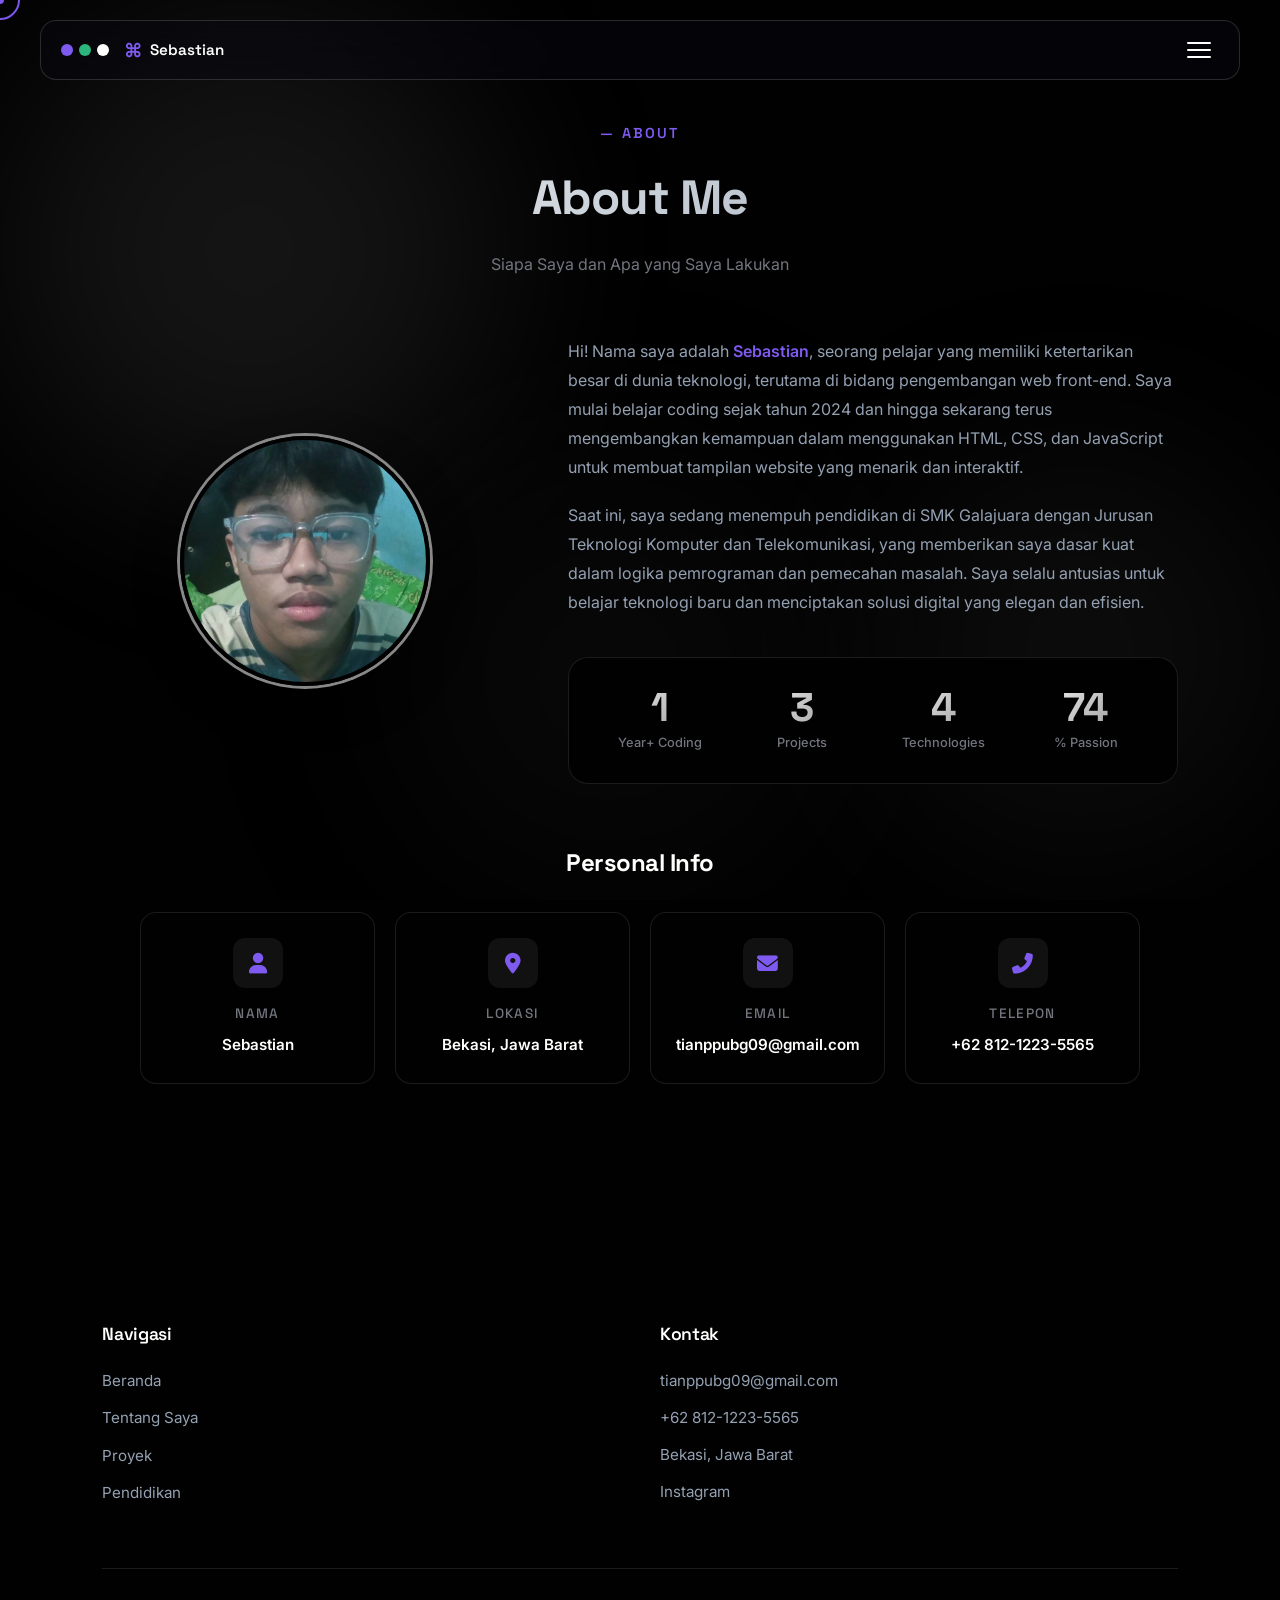
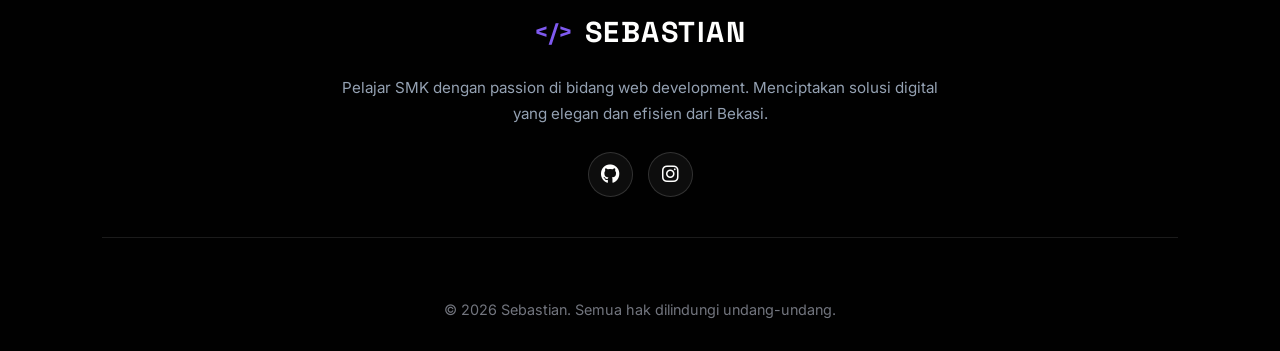
==== commit 45fb9dcc: "Add favicon link to index.html" ====
--- a/about/index.html
+++ b/about/index.html
@@ -9,6 +9,7 @@
     <link rel="stylesheet" href="https://cdnjs.cloudflare.com/ajax/libs/font-awesome/6.5.1/css/all.min.css">
     <link rel="stylesheet" href="https://unpkg.com/aos@2.3.1/dist/aos.css">
     <link href="https://fonts.googleapis.com/css2?family=Space+Grotesk:wght@400;500;600;700&family=Inter:wght@300;400;500;600;700&display=swap" rel="stylesheet">
+    <link rel="icon" type="image/png" href="favicon.png">
     
 <link rel="stylesheet" href="/style.css">
 </head>
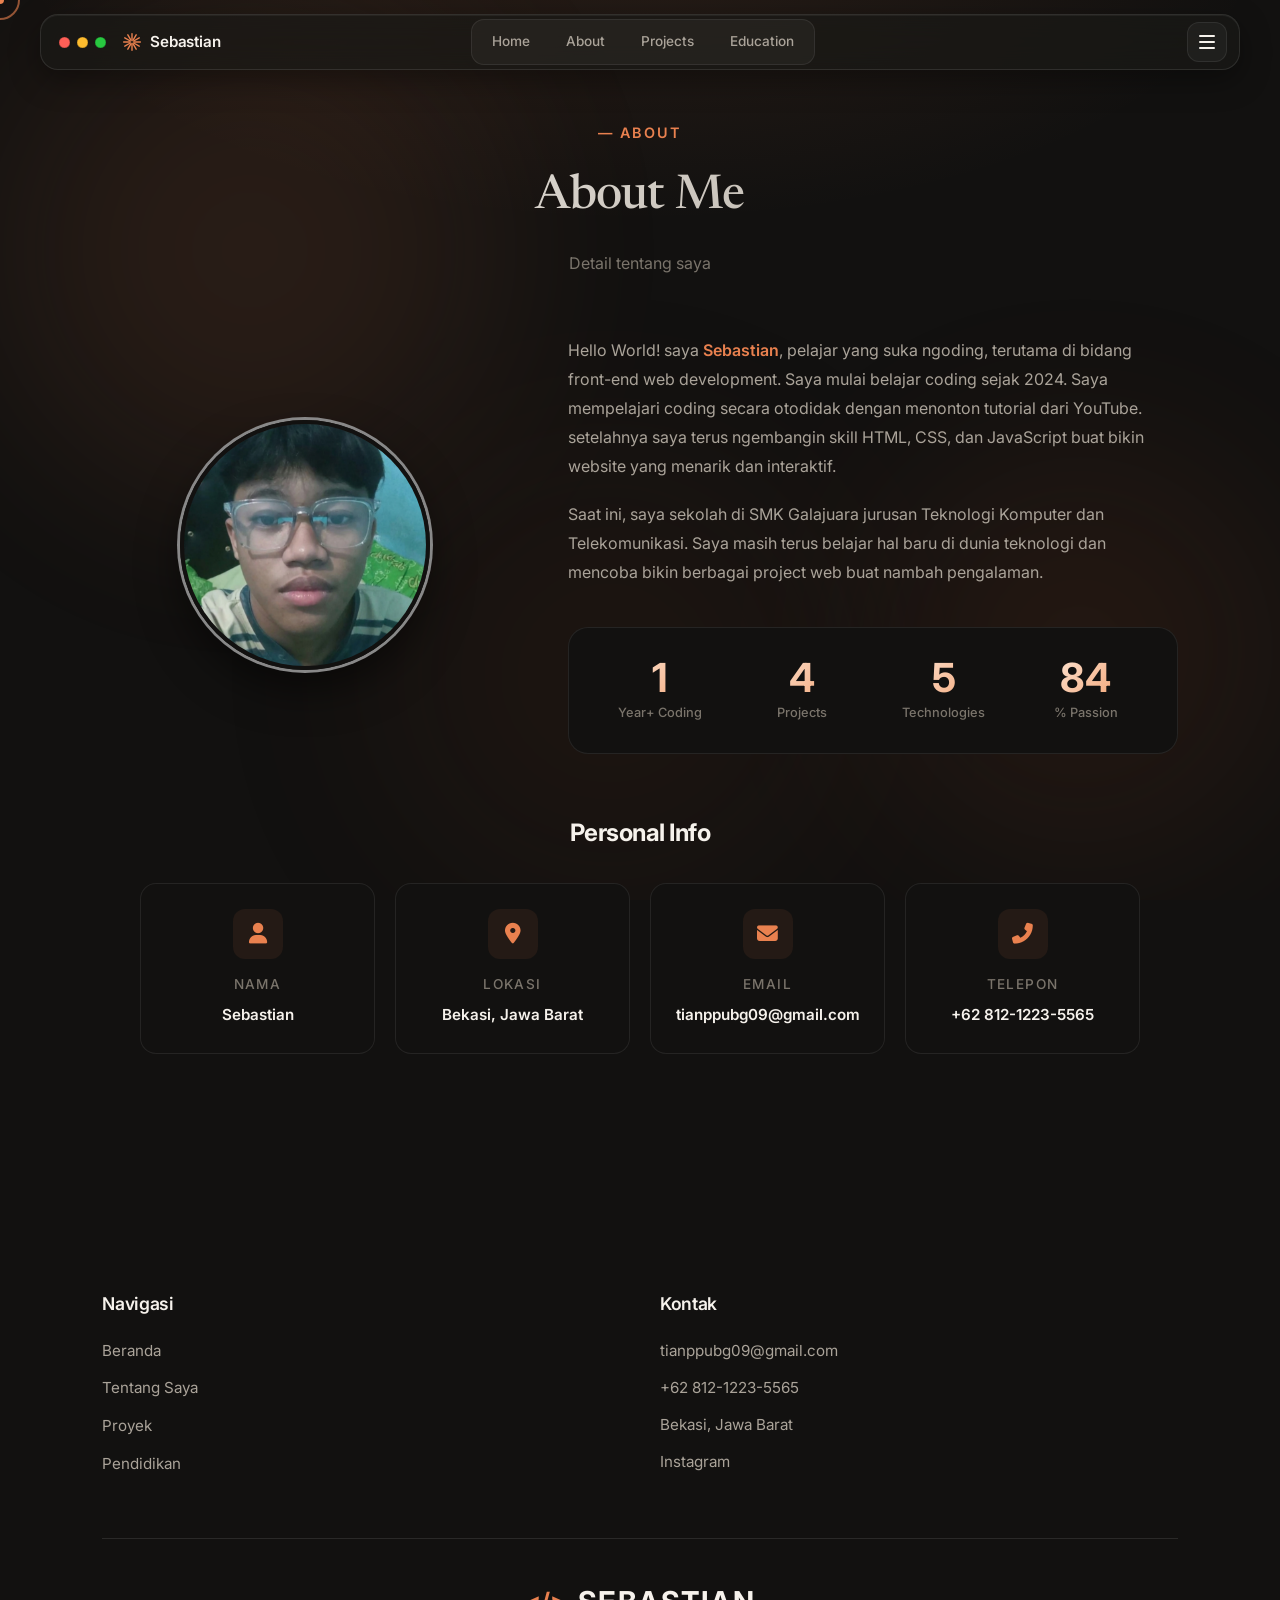
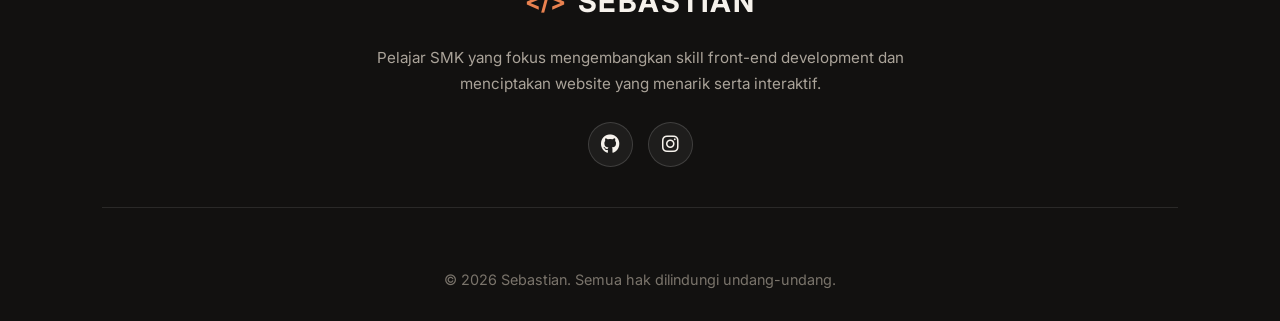
==== commit c07df40b: "Refactor navbar and sidebar, update about section Updated the navbar and sidebar structure, includin" ====
--- a/about/index.html
+++ b/about/index.html
@@ -28,6 +28,7 @@
         <div class="blob blob-3"></div>
     </div>
 
+
 <!-- TOP NAVBAR -->
 <div class="top-navbar" id="top-navbar">
     <div class="navbar-left">
@@ -36,12 +37,19 @@
             <span class="dot-yellow"></span>
             <span class="dot-green"></span>
         </div>
-        <div class="navbar-logo">
-            <span class="logo-icon">⌘</span>
+        <a href="/" class="navbar-logo">
+            <span class="logo-icon"><svg class="" width="20" height="20" viewBox="0 0 48 48" fill="none" stroke="currentColor" stroke-width="3.4" stroke-linecap="round" aria-hidden="true"><line x1="24" y1="4" x2="24" y2="18" transform="rotate(0 24 24)"/><line x1="24" y1="4" x2="24" y2="20" transform="rotate(30 24 24)"/><line x1="24" y1="4" x2="24" y2="18" transform="rotate(60 24 24)"/><line x1="24" y1="4" x2="24" y2="20" transform="rotate(90 24 24)"/><line x1="24" y1="4" x2="24" y2="18" transform="rotate(120 24 24)"/><line x1="24" y1="4" x2="24" y2="20" transform="rotate(150 24 24)"/><line x1="24" y1="4" x2="24" y2="18" transform="rotate(180 24 24)"/><line x1="24" y1="4" x2="24" y2="20" transform="rotate(210 24 24)"/><line x1="24" y1="4" x2="24" y2="18" transform="rotate(240 24 24)"/><line x1="24" y1="4" x2="24" y2="20" transform="rotate(270 24 24)"/><line x1="24" y1="4" x2="24" y2="18" transform="rotate(300 24 24)"/><line x1="24" y1="4" x2="24" y2="20" transform="rotate(330 24 24)"/></svg></span>
             <span class="logo-text">Sebastian</span>
-        </div>
-    </div>
-    
+        </a>
+    </div>
+
+    <div class="navbar-tabs" role="navigation" aria-label="Halaman">
+        <a href="/" data-tab="home">Home</a>
+        <a href="/about/" data-tab="about">About</a>
+        <a href="/projects/" data-tab="projects">Projects</a>
+        <a href="/education/" data-tab="education">Education</a>
+    </div>
+
     <div class="navbar-right">
         <button class="menu-toggle-new" id="menu-toggle" aria-label="Open menu">
             <span class="hamburger-line"></span>
@@ -52,23 +60,57 @@
 </div>
 
 <!-- SIDEBAR NAVIGATION -->
-<nav id="sidebar-nav" class="sidebar-nav-new">
+<nav id="sidebar-nav" class="sidebar-nav-new" aria-label="Menu utama">
     <div class="sidebar-header">
-        <div class="sidebar-logo">
-            <span class="logo-icon">⌘</span>
-            <span class="logo-text">Sebastian</span>
+        <div class="sidebar-brand">
+            <div class="traffic-lights">
+                <span class="dot-red"></span>
+                <span class="dot-yellow"></span>
+                <span class="dot-green"></span>
+            </div>
+            <div class="sidebar-logo">
+                <span class="logo-icon"><svg class="" width="20" height="20" viewBox="0 0 48 48" fill="none" stroke="currentColor" stroke-width="3.4" stroke-linecap="round" aria-hidden="true"><line x1="24" y1="4" x2="24" y2="18" transform="rotate(0 24 24)"/><line x1="24" y1="4" x2="24" y2="20" transform="rotate(30 24 24)"/><line x1="24" y1="4" x2="24" y2="18" transform="rotate(60 24 24)"/><line x1="24" y1="4" x2="24" y2="20" transform="rotate(90 24 24)"/><line x1="24" y1="4" x2="24" y2="18" transform="rotate(120 24 24)"/><line x1="24" y1="4" x2="24" y2="20" transform="rotate(150 24 24)"/><line x1="24" y1="4" x2="24" y2="18" transform="rotate(180 24 24)"/><line x1="24" y1="4" x2="24" y2="20" transform="rotate(210 24 24)"/><line x1="24" y1="4" x2="24" y2="18" transform="rotate(240 24 24)"/><line x1="24" y1="4" x2="24" y2="20" transform="rotate(270 24 24)"/><line x1="24" y1="4" x2="24" y2="18" transform="rotate(300 24 24)"/><line x1="24" y1="4" x2="24" y2="20" transform="rotate(330 24 24)"/></svg></span>
+                <span class="logo-text">Sebastian</span>
+            </div>
         </div>
         <button class="close-btn-new" id="close-btn" aria-label="Close menu">
             <i class="fa-solid fa-xmark"></i>
         </button>
     </div>
-    <ul class="nav-links-new">
-<li><a href="/" class="nav-item-new">Home</a></li>
-<li><a href="/about/" class="nav-item-new">About</a></li>
-<li><a href="/projects/" class="nav-item-new">Projects</a></li>
-<li><a href="/education/" class="nav-item-new">Education</a></li>
-<li><a href="/#contact" class="nav-item-new">Contact</a></li>
-    </ul>
+
+    <label class="sidebar-search">
+        <i class="fa-solid fa-magnifying-glass"></i>
+        <input type="search" id="sidebar-search-input" placeholder="Cari halaman" autocomplete="off">
+        <kbd>X</kbd>
+    </label>
+
+    <a href="/#contact" class="sidebar-cta">
+        <i class="fa-solid fa-plus"></i>
+        <span>Hubungi saya</span>
+    </a>
+
+    <div class="sidebar-scroll">
+        <p class="sidebar-group-label">Menu</p>
+        <ul class="nav-links-new">
+            <li><a href="/" class="nav-item-new" data-tab="home"><i class="fa-solid fa-house"></i><span>Home</span><b class="nav-ring"></b></a></li>
+            <li><a href="/about/" class="nav-item-new" data-tab="about"><i class="fa-regular fa-user"></i><span>About</span><b class="nav-ring"></b></a></li>
+            <li><a href="/projects/" class="nav-item-new" data-tab="projects"><i class="fa-solid fa-code"></i><span>Projects</span><b class="nav-ring"></b></a></li>
+            <li><a href="/education/" class="nav-item-new" data-tab="education"><i class="fa-solid fa-graduation-cap"></i><span>Education</span><b class="nav-ring"></b></a></li>
+            <li><a href="/#contact" class="nav-item-new" data-tab="contact"><i class="fa-regular fa-envelope"></i><span>Contact</span><b class="nav-ring"></b></a></li>
+        </ul>
+
+        <p class="sidebar-group-label">Sosial</p>
+        <ul class="sidebar-social-list">
+            <li><a href="https://github.com/sebsdvm" target="_blank" rel="noopener"><span class="soc-icon"><i class="fa-brands fa-github"></i></span><span>GitHub</span><i class="fa-solid fa-arrow-up-right-from-square soc-out"></i></a></li>
+            <li><a href="https://www.instagram.com/sebsdv1" target="_blank" rel="noopener"><span class="soc-icon"><i class="fa-brands fa-instagram"></i></span><span>Instagram</span><i class="fa-solid fa-arrow-up-right-from-square soc-out"></i></a></li>
+            <li><a href="mailto:tianppubg09@gmail.com"><span class="soc-icon"><i class="fa-solid fa-envelope"></i></span><span>Email</span><i class="fa-solid fa-arrow-up-right-from-square soc-out"></i></a></li>
+        </ul>
+    </div>
+
+    <div class="sidebar-foot">
+        <span class="status-dot"></span>
+        <span>Active · Bekasi, Jawa Barat</span>
+    </div>
 </nav>
 
 <!-- OVERLAY -->
@@ -78,7 +120,7 @@
         <div class="section-header">
             <span class="section-tag" data-aos="fade-up"> — About</span>
             <h2 class="section-title" data-aos="fade-up" data-aos-delay="100">About Me</h2>
-            <p class="section-subtitle" data-aos="fade-up" data-aos-delay="200">Siapa Saya dan Apa yang Saya Lakukan</p>
+            <p class="section-subtitle" data-aos="fade-up" data-aos-delay="200">Detail tentang saya</p>
         </div>
         
         <div class="about-grid">
@@ -91,10 +133,11 @@
             <div class="about-text-side" data-aos="fade-left">
                 <div class="about-text">
                     <p>
-                        Hi! Nama saya adalah <strong class="text-primary">Sebastian</strong>, seorang pelajar yang memiliki ketertarikan besar di dunia teknologi, terutama di bidang pengembangan web front-end. Saya mulai belajar coding sejak tahun 2024 dan hingga sekarang terus mengembangkan kemampuan dalam menggunakan HTML, CSS, dan JavaScript untuk membuat tampilan website yang menarik dan interaktif. 
+                        Hello World! saya <strong class="text-primary">Sebastian</strong>, pelajar yang suka ngoding, terutama di bidang front-end web development. Saya mulai belajar coding sejak 2024. Saya mempelajari coding secara otodidak dengan menonton tutorial dari YouTube.
+                        setelahnya saya terus ngembangin skill HTML, CSS, dan JavaScript buat bikin website yang menarik dan interaktif.
                     </p>
                     <p>
-                        Saat ini, saya sedang menempuh pendidikan di SMK Galajuara dengan Jurusan Teknologi Komputer dan Telekomunikasi, yang memberikan saya dasar kuat dalam logika pemrograman dan pemecahan masalah. Saya selalu antusias untuk belajar teknologi baru dan menciptakan solusi digital yang elegan dan efisien.
+                        Saat ini, saya sekolah di SMK Galajuara jurusan Teknologi Komputer dan Telekomunikasi. Saya masih terus belajar hal baru di dunia teknologi dan mencoba bikin berbagai project web buat nambah pengalaman.
                     </p>
                 </div>
 
@@ -191,8 +234,7 @@
                 <span class="footer-name">SEBASTIAN</span>
             </div>
             <p class="footer-bio">
-                Pelajar SMK dengan passion di bidang web development. 
-                Menciptakan solusi digital yang elegan dan efisien dari Bekasi.
+                Pelajar SMK yang fokus mengembangkan skill front-end development dan menciptakan website yang menarik serta interaktif.
             </p>
             <div class="footer-social">
                 <a href="https://github.com/sebsdvm" target="_blank" aria-label="GitHub">
--- a/style.css
+++ b/style.css
@@ -1,4 +1,4 @@
-@import url('https://fonts.googleapis.com/css2?family=Space+Grotesk:wght@400;500;600;700&family=Inter:wght@300;400;500;600;700&display=swap');
+@import url('https://fonts.googleapis.com/css2?family=Newsreader:opsz,wght@6..72,400;6..72,500;6..72,600&family=Inter:wght@300;400;500;600;700&display=swap');
 
 * {
   margin: 0;
@@ -25,24 +25,28 @@
 }
 
 :root {
-  --primary: #7f5af0;
-  --primary-dark: #16161a;
-  --secondary-accent: #72757e;
-  --tertiary-accent: #2cb67d;
-  --bg-dark: #010101;
-  --bg-card: #16161a;
-  --bg-card-hover: #1e1e24;
-  --text-heading: #fffffe;
-  --text-paragraph: #94a1b2;
-  --text-muted: #72757e;
-  --sidebar-bg: #16161a;
-  --border-color: rgba(255, 255, 255, 0.1);
-  --glow-primary: 0 0 30px rgba(127, 90, 240, 0.25);
-  --glow-purple: 0 0 30px rgba(127, 90, 240, 0.2);
+  --primary: #e9814f;
+  --primary-deep: #c4572b;
+  --primary-dark: #1b1a18;
+  --secondary-accent: #8a847b;
+  --tertiary-accent: #5fc58f;
+  --bg-dark: #121110;
+  --bg-panel: #1a1917;
+  --bg-card: #1b1a18;
+  --bg-card-hover: #24221f;
+  --text-heading: #f6f2ec;
+  --text-paragraph: #aaa399;
+  --text-muted: #7a746b;
+  --sidebar-bg: #1a1917;
+  --border-color: rgba(255, 255, 255, 0.08);
+  --glow-primary: 0 0 30px rgba(233, 129, 79, 0.25);
+  --glow-purple: 0 0 30px rgba(233, 129, 79, 0.2);
+  --orange-grad: linear-gradient(135deg, #f0955f 0%, #e9814f 45%, #c4572b 100%);
+  --font-serif: 'Newsreader', Georgia, 'Times New Roman', serif;
 }
 
 h1, h2, h3, h4 {
-  font-family: 'Space Grotesk', sans-serif;
+  font-family: 'Inter', sans-serif;
   font-weight: 700;
   color: var(--text-heading); 
   letter-spacing: -0.02em;
@@ -90,7 +94,7 @@
 .cursor-outline.hover {
   width: 60px;
   height: 60px;
-  background: rgba(200, 200, 200, 0.08);
+  background: rgba(233, 129, 79, 0.08);
   border-color: var(--secondary-accent);
 }
 
@@ -154,7 +158,7 @@
   position: absolute;
   border-radius: 50%;
   filter: blur(100px);
-  opacity: 0.15;
+  opacity: 0.10;
   animation: blob-float 20s infinite ease-in-out;
   max-width: 100vw;
   max-height: 100vh;
@@ -163,7 +167,7 @@
 .blob-1 {
   width: 500px;
   height: 500px;
-  background: #888888;
+  background: #e9814f;
   top: 0;
   left: 0;
   animation-delay: 0s;
@@ -172,7 +176,7 @@
 .blob-2 {
   width: 400px;
   height: 400px;
-  background: #555555;
+  background: #c4572b;
   top: 50%;
   right: 0;
   animation-delay: -7s;
@@ -181,7 +185,7 @@
 .blob-3 {
   width: 450px;
   height: 450px;
-  background: #333333;
+  background: #7a3a1d;
   bottom: 0;
   left: 30%;
   animation-delay: -14s;
@@ -294,14 +298,14 @@
 .close-btn:hover {
   color: var(--primary);
   transform: rotate(90deg);
-  background: rgba(200, 200, 200, 0.1);
+  background: rgba(233, 129, 79, 0.1);
 }
 
 .nav-logo-text {
-  font-family: 'Space Grotesk', sans-serif;
+  font-family: 'Inter', sans-serif;
   font-size: 1.8rem;
   font-weight: 700;
-  background: linear-gradient(135deg, #ffffff, #888888);
+  background: linear-gradient(135deg, #fff4ea, #f0955f);
   -webkit-background-clip: text;
   background-clip: text;
   -webkit-text-fill-color: transparent;
@@ -479,7 +483,7 @@
 }
 
 .name-gradient {
-  background: linear-gradient(135deg, #ffffff 0%, #aaaaaa 50%, #666666 100%);
+  background: linear-gradient(135deg, #fff4ea 0%, #f0955f 55%, #c4572b 100%);
   background-size: 200% 200%;
   -webkit-background-clip: text;
   background-clip: text;
@@ -726,7 +730,7 @@
   letter-spacing: 0.15em;
   text-transform: uppercase;
   margin-bottom: 15px;
-  font-family: 'Space Grotesk', sans-serif;
+  font-family: 'Inter', sans-serif;
 }
 
 .section-title {
@@ -816,10 +820,10 @@
 }
 
 .stat-number {
-  font-family: 'Space Grotesk', sans-serif;
+  font-family: 'Inter', sans-serif;
   font-size: 2.5rem;
   font-weight: 700;
-  background: linear-gradient(135deg, #ffffff, #888888);
+  background: linear-gradient(135deg, #fff4ea, #f0955f);
   -webkit-background-clip: text;
   background-clip: text;
   -webkit-text-fill-color: transparent;
@@ -888,7 +892,7 @@
   height: 50px;
   margin: 0 auto 15px;
   border-radius: 12px;
-  background: rgba(200, 200, 200, 0.08);
+  background: rgba(233, 129, 79, 0.08);
   display: flex;
   align-items: center;
   justify-content: center;
@@ -953,7 +957,7 @@
   width: 2px;
   height: 100%;
   background: var(--primary);
-  box-shadow: 0 0 15px rgba(200, 200, 200, 0.3);
+  box-shadow: 0 0 15px rgba(233, 129, 79, 0.3);
   border-radius: 2px;
 }
 
@@ -996,7 +1000,7 @@
 
 .timeline-content.new-style-content.current {
   border-color: var(--primary);
-  background: linear-gradient(135deg, rgba(200, 200, 200, 0.04), rgba(120, 120, 120, 0.04));
+  background: linear-gradient(135deg, rgba(233, 129, 79, 0.04), rgba(233, 129, 79, 0.04));
 }
 
 .timeline-item.new-style-item:hover .timeline-content.new-style-content {
@@ -1007,7 +1011,7 @@
 .timeline-badge {
   display: inline-block;
   padding: 4px 12px;
-  background: rgba(150, 150, 150, 0.12);
+  background: rgba(233, 129, 79, 0.12);
   color: var(--secondary-accent);
   font-size: 0.75rem;
   font-weight: 600;
@@ -1017,14 +1021,14 @@
 }
 
 .timeline-badge.pulse {
-  background: rgba(200, 200, 200, 0.1);
+  background: rgba(233, 129, 79, 0.1);
   color: var(--primary);
   animation: pulse-badge 2s ease-in-out infinite;
 }
 
 @keyframes pulse-badge {
-  0%, 100% { box-shadow: 0 0 0 0 rgba(200, 200, 200, 0.3); }
-  50% { box-shadow: 0 0 0 8px rgba(200, 200, 200, 0); }
+  0%, 100% { box-shadow: 0 0 0 0 rgba(233, 129, 79, 0.3); }
+  50% { box-shadow: 0 0 0 8px rgba(233, 129, 79, 0); }
 }
 
 .timeline-content h4 {
@@ -1086,7 +1090,7 @@
   content: '';
   position: absolute;
   inset: 0;
-  background: radial-gradient(circle at center, rgba(200, 200, 200, 0.07), transparent 70%);
+  background: radial-gradient(circle at center, rgba(233, 129, 79, 0.07), transparent 70%);
   opacity: 0;
   transition: opacity 0.3s;
 }
@@ -1145,12 +1149,38 @@
   transform: scale(1.15) rotate(-5deg);
 }
 
-.html-icon { color: #c0c0c0; }
-.css-icon { color: #a0a0a0; }
-.js-icon { color: #e0e0e0; } 
-.react-icon { color: #c8c8c8; }
-.python-icon { color: #b0b0b0; }
-.node-icon { color: #aaaaaa; }
+.html-icon { color: #E34F26; }
+.css-icon { color: #1572B6; }
+.js-icon { color: #F7DF1E; } 
+.python-icon { color: #3776AB; }
+
+/* Ikon gambar (logo aplikasi asli) */
+.skill-img {
+  width: 56px;
+  height: 56px;
+  object-fit: contain;
+  margin-bottom: 15px;
+  transition: all 0.3s;
+  position: relative;
+  z-index: 2;
+}
+.skill-card:hover .skill-img { transform: scale(1.15) rotate(-5deg); }
+.skill-img-fallback {
+  width: 56px;
+  height: 56px;
+  margin-bottom: 15px;
+  border-radius: 14px;
+  display: flex;
+  align-items: center;
+  justify-content: center;
+  font-size: 1.8rem;
+  font-weight: 700;
+  color: #fff;
+  background: var(--primary);
+  position: relative;
+  z-index: 2;
+}
+
 
 /* ======================================= */
 /* === PROJECTS === */
@@ -1185,7 +1215,7 @@
   background: var(--primary);
   color: #fffffe;
   border-color: transparent;
-  box-shadow: 0 5px 20px rgba(127, 90, 240, 0.3);
+  box-shadow: 0 5px 20px rgba(233, 129, 79, 0.3);
 }
 
 .projects-container {
@@ -1216,7 +1246,7 @@
 .project-card:hover {
   transform: translateY(-8px);
   border-color: var(--primary);
-  box-shadow: 0 20px 50px rgba(0, 0, 0, 0.5), 0 0 30px rgba(127, 90, 240, 0.2); 
+  box-shadow: 0 20px 50px rgba(0, 0, 0, 0.5), 0 0 30px rgba(233, 129, 79, 0.2); 
 }
 
 .project-image-wrap {
@@ -1286,7 +1316,7 @@
   font-size: 0.75rem;
   font-weight: 600;
   border-radius: 20px;
-  border: 1px solid rgba(200, 200, 200, 0.2);
+  border: 1px solid rgba(233, 129, 79, 0.2);
   z-index: 2;
 }
 
@@ -1330,13 +1360,13 @@
 }
 
 .tech-stack span {
-  background: rgba(150, 150, 150, 0.12); 
+  background: rgba(233, 129, 79, 0.12); 
   color: var(--secondary-accent);
   font-size: 0.75rem;
   padding: 5px 12px;
   border-radius: 20px;
   font-weight: 600;
-  border: 1px solid rgba(150, 150, 150, 0.2);
+  border: 1px solid rgba(233, 129, 79, 0.2);
 }
 
 .project-buttons {
@@ -1385,7 +1415,7 @@
   right: -100px;
   width: 300px;
   height: 300px;
-  background: radial-gradient(circle, rgba(180, 180, 180, 0.06), transparent 70%);
+  background: radial-gradient(circle, rgba(233, 129, 79, 0.06), transparent 70%);
   pointer-events: none;
   border-radius: 50%;
 }
@@ -1393,7 +1423,7 @@
 .contact-card-title {
   font-size: 1.8rem;
   margin-bottom: 15px;
-  background: linear-gradient(135deg, #ffffff, #888888);
+  background: linear-gradient(135deg, #fff4ea, #f0955f);
   -webkit-background-clip: text;
   background-clip: text;
   -webkit-text-fill-color: transparent;
@@ -1423,7 +1453,7 @@
 }
 
 .connect-item:hover {
-  background: rgba(127, 90, 240, 0.05);
+  background: rgba(233, 129, 79, 0.05);
   border-color: var(--primary);
 }
 
@@ -1438,10 +1468,10 @@
   transition: all 0.3s;
 }
 
-.connect-icon-wrap.linkedin { background: rgba(180, 180, 180, 0.1); }
+.connect-icon-wrap.linkedin { background: rgba(233, 129, 79, 0.1); }
 .connect-icon-wrap.instagram { background: rgba(160, 160, 160, 0.1); }
 .connect-icon-wrap.github { background: rgba(255, 255, 255, 0.07); }
-.connect-icon-wrap.email { background: rgba(200, 200, 200, 0.1); }
+.connect-icon-wrap.email { background: rgba(233, 129, 79, 0.1); }
 
 .connect-item:hover .connect-icon-wrap {
   transform: scale(1.1) rotate(-5deg);
@@ -1532,8 +1562,8 @@
 .form-group textarea:focus {
   outline: none;
   border-color: var(--primary);
-  background: rgba(127, 90, 240, 0.03);
-  box-shadow: 0 0 0 3px rgba(180, 180, 180, 0.1);
+  background: rgba(233, 129, 79, 0.03);
+  box-shadow: 0 0 0 3px rgba(233, 129, 79, 0.1);
 }
 
 .form-group input::placeholder,
@@ -1597,7 +1627,7 @@
   color: var(--text-heading);
   line-height: 1.2;
   margin-bottom: 30px;
-  font-family: 'Space Grotesk', sans-serif;
+  font-family: 'Inter', sans-serif;
   letter-spacing: -0.02em;
 }
 
@@ -1612,7 +1642,7 @@
 
 .about-preview-card:hover {
   border-color: var(--primary);
-  box-shadow: 0 10px 40px rgba(127, 90, 240, 0.15);
+  box-shadow: 0 10px 40px rgba(233, 129, 79, 0.15);
 }
 
 .about-preview-text {
@@ -1697,7 +1727,7 @@
   left: 0;
   width: 100%;
   height: 100%;
-  background: linear-gradient(135deg, rgba(127, 90, 240, 0.08), transparent);
+  background: linear-gradient(135deg, rgba(233, 129, 79, 0.08), transparent);
   opacity: 0;
   transition: opacity 0.3s;
 }
@@ -1705,7 +1735,7 @@
 .nav-card:hover {
   border-color: var(--primary);
   transform: translateY(-3px);
-  box-shadow: 0 8px 30px rgba(127, 90, 240, 0.15);
+  box-shadow: 0 8px 30px rgba(233, 129, 79, 0.15);
 }
 
 .nav-card:hover::before {
@@ -1716,7 +1746,7 @@
   width: 40px;
   height: 40px;
   border-radius: 10px;
-  background: rgba(127, 90, 240, 0.1);
+  background: rgba(233, 129, 79, 0.1);
   display: flex;
   align-items: center;
   justify-content: center;
@@ -1748,7 +1778,7 @@
   font-weight: 600;
   color: var(--text-heading);
   margin-bottom: 3px;
-  font-family: 'Space Grotesk', sans-serif;
+  font-family: 'Inter', sans-serif;
 }
 
 .nav-card-content p {
@@ -1776,7 +1806,7 @@
 }
 
 .nav-card:hover .nav-card-arrow {
-  background: rgba(127, 90, 240, 0.2);
+  background: rgba(233, 129, 79, 0.2);
   transform: translate(3px, -3px);
 }
 
@@ -1804,7 +1834,7 @@
 
 .btn-view-more:hover {
   border-color: var(--primary);
-  background: rgba(127, 90, 240, 0.1);
+  background: rgba(233, 129, 79, 0.1);
   color: var(--primary);
   transform: translateY(-2px);
 }
@@ -1841,14 +1871,14 @@
   color: var(--text-muted);
   font-weight: 400;
   margin-bottom: 15px;
-  font-family: 'Space Grotesk', sans-serif;
+  font-family: 'Inter', sans-serif;
 }
 
 .section-big-title {
   font-size: clamp(2.5rem, 6vw, 3.5rem);
   color: var(--text-heading);
   font-weight: 700;
-  font-family: 'Space Grotesk', sans-serif;
+  font-family: 'Inter', sans-serif;
 }
 
 /* Main Badge */
@@ -1889,7 +1919,7 @@
 
 .education-card-large:hover {
   border-color: var(--primary);
-  box-shadow: 0 10px 40px rgba(127, 90, 240, 0.15);
+  box-shadow: 0 10px 40px rgba(233, 129, 79, 0.15);
 }
 
 .education-card-header {
@@ -1967,7 +1997,7 @@
 .education-card-project-style:hover {
   transform: translateY(-8px);
   border-color: var(--primary);
-  box-shadow: 0 20px 50px rgba(0, 0, 0, 0.5), 0 0 30px rgba(127, 90, 240, 0.2);
+  box-shadow: 0 20px 50px rgba(0, 0, 0, 0.5), 0 0 30px rgba(233, 129, 79, 0.2);
 }
 
 .education-image-wrap {
@@ -2002,7 +2032,7 @@
   font-size: 0.75rem;
   font-weight: 600;
   border-radius: 20px;
-  border: 1px solid rgba(200, 200, 200, 0.2);
+  border: 1px solid rgba(233, 129, 79, 0.2);
   z-index: 2;
 }
 
@@ -2349,7 +2379,7 @@
   font-weight: 600;
   color: var(--text-heading);
   margin-bottom: 20px;
-  font-family: 'Space Grotesk', sans-serif;
+  font-family: 'Inter', sans-serif;
 }
 
 .footer-links,
@@ -2403,14 +2433,14 @@
   font-size: 1.5rem;
   font-weight: 700;
   color: var(--primary);
-  font-family: 'Space Grotesk', sans-serif;
+  font-family: 'Inter', sans-serif;
 }
 
 .footer-name {
   font-size: 1.8rem;
   font-weight: 700;
   color: var(--text-heading);
-  font-family: 'Space Grotesk', sans-serif;
+  font-family: 'Inter', sans-serif;
   letter-spacing: 0.05em;
 }
 
@@ -2447,7 +2477,7 @@
   border-color: var(--primary);
   color: var(--bg-dark);
   transform: translateY(-3px);
-  box-shadow: 0 5px 20px rgba(127, 90, 240, 0.4);
+  box-shadow: 0 5px 20px rgba(233, 129, 79, 0.4);
 }
 
 /* Footer Bottom */
@@ -2498,232 +2528,424 @@
 }
 
 /* ======================================= */
-/* === NEW TOP NAVBAR === */
+/* === TEMA CLAUDE (ORANYE HANGAT) === */
+/* ======================================= */
+body {
+  background-color: var(--bg-dark);
+  background-image: radial-gradient(900px 420px at 50% -8%, rgba(233, 129, 79, 0.10), transparent 70%);
+  background-attachment: fixed;
+}
+
+::selection { background: rgba(233, 129, 79, 0.35); color: #fff; }
+
+/* Judul serif seperti Claude */
+h1, h2,
+header h1,
+.about-preview-title,
+.section-big-title,
+.section-title {
+  font-family: var(--font-serif);
+  font-weight: 500;
+  letter-spacing: -0.015em;
+}
+header h1 { font-weight: 500; }
+.greeting { font-family: var(--font-serif); font-weight: 400; font-style: italic; }
+.logo-text { font-family: 'Inter', sans-serif; letter-spacing: -0.01em; }
+
+/* Kursor: hilangkan blend difference supaya oranye tidak jadi biru */
+.cursor-dot, .cursor-outline { mix-blend-mode: normal; }
+.cursor-dot { background: var(--primary); }
+.cursor-outline { border-color: rgba(233, 129, 79, 0.6); }
+.cursor-outline.hover { background: rgba(233, 129, 79, 0.10); border-color: var(--primary); }
+
+/* ---------- Hero (tengah, seperti beranda Claude) ---------- */
+header { align-items: center; text-align: center; }
+.header-tag { display: block; margin-bottom: 22px; color: var(--primary); line-height: 0; }
+.hero-burst { animation: burst-in 1.4s cubic-bezier(0.2, 0.7, 0.2, 1) 0.3s both; }
+@keyframes burst-in {
+  from { transform: rotate(-90deg) scale(0.6); opacity: 0; }
+  to   { transform: rotate(0) scale(1); opacity: 1; }
+}
+.header-description { margin-left: auto; margin-right: auto; }
+.cta-buttons { justify-content: center; }
+.header-socials { justify-content: center; }
+.animated-job { color: var(--primary); }
+
+/* ---------- Tombol gaya chip Claude ---------- */
+.btn {
+  border-radius: 12px;
+  padding: 12px 22px;
+  font-size: 0.9rem;
+  font-weight: 500;
+}
+.primary-btn {
+  background: var(--orange-grad);
+  color: #fff;
+  border: 1px solid rgba(255, 255, 255, 0.12);
+  box-shadow: 0 6px 22px rgba(196, 87, 43, 0.35), inset 0 1px 0 rgba(255, 255, 255, 0.18);
+}
+.primary-btn::before { background: rgba(255, 255, 255, 0.12); }
+.primary-btn:hover { border-color: rgba(255, 255, 255, 0.25); box-shadow: 0 10px 30px rgba(196, 87, 43, 0.5); }
+.outline-btn {
+  background: rgba(255, 255, 255, 0.04);
+  border: 1px solid var(--border-color);
+  color: var(--text-heading);
+}
+.outline-btn:hover { background: rgba(233, 129, 79, 0.10); border-color: rgba(233, 129, 79, 0.5); color: var(--text-heading); }
+
+.social-icons a,
+.nav-social a,
+.scroll-top-btn {
+  background: var(--bg-panel);
+  border-color: var(--border-color);
+}
+.scroll-wheel { background: var(--primary); }
+
+/* ---------- Kartu ---------- */
+.about-preview-card,
+.nav-card,
+.skill-card {
+  background: var(--bg-panel);
+  border-color: var(--border-color);
+}
+.about-preview-card { border-radius: 22px; }
+.nav-card { border-radius: 16px; }
+.nav-card-icon { background: rgba(233, 129, 79, 0.12); }
+.btn-view-more { border-radius: 12px; background: rgba(255, 255, 255, 0.03); }
+
+/* ======================================= */
+/* === TOP NAVBAR (BAR JENDELA) === */
 /* ======================================= */
 .top-navbar {
   position: fixed;
-  top: 20px;
+  top: 14px;
   left: 50%;
   transform: translateX(-50%);
   width: calc(100% - 40px);
+  z-index: 1010;
+  transition: background 0.3s ease, border-color 0.3s ease, box-shadow 0.3s ease;
+  height: 56px;
   max-width: 1200px;
-  height: 60px;
-  background: rgba(10, 10, 18, 0.45);
-  backdrop-filter: blur(18px) saturate(150%);
-  -webkit-backdrop-filter: blur(18px) saturate(150%);
-  border: 1.5px solid rgba(255, 255, 255, 0.15);
-  border-radius: 16px;
-  display: flex;
-  align-items: center;
-  justify-content: space-between;
-  padding: 0 20px;
-  z-index: 1010;
-  transition: all 0.3s ease;
-}
-
+  display: grid;
+  grid-template-columns: 1fr auto 1fr;
+  align-items: center;
+  gap: 12px;
+  padding: 0 12px 0 18px;
+  background: rgba(26, 25, 23, 0.72);
+  backdrop-filter: blur(18px) saturate(140%);
+  -webkit-backdrop-filter: blur(18px) saturate(140%);
+  border: 1px solid rgba(255, 255, 255, 0.10);
+  border-radius: 18px;
+  box-shadow: 0 10px 30px rgba(0, 0, 0, 0.35), inset 0 1px 0 rgba(255, 255, 255, 0.05);
+}
 .top-navbar.scrolled {
-  background: rgba(10, 10, 18, 0.65);
-  backdrop-filter: blur(25px) saturate(180%);
-  -webkit-backdrop-filter: blur(25px) saturate(180%);
-  border-color: rgba(255, 255, 255, 0.2);
-  box-shadow: 0 10px 40px rgba(0, 0, 0, 0.5);
-}
-
-.navbar-left {
-  display: flex;
-  align-items: center;
-  gap: 15px;
-}
-
-/* Traffic Lights (3 warna utama palette) */
-.traffic-lights {
-  display: flex;
-  gap: 6px;
-}
-
-.dot-red {
-  width: 12px;
-  height: 12px;
-  border-radius: 50%;
-  background: #7f5af0; /* Primary - Ungu */
-  transition: all 0.3s;
-}
-
-.dot-yellow {
-  width: 12px;
-  height: 12px;
-  border-radius: 50%;
-  background: #2cb67d; /* Tertiary - Hijau */
-  transition: all 0.3s;
-}
-
-.dot-green {
-  width: 12px;
-  height: 12px;
-  border-radius: 50%;
-  background: #fffffe; /* Text Heading - Putih */
-  transition: all 0.3s;
-}
-
-.dot-red:hover {
-  background: #ff5f57;
-  transform: scale(1.2);
-}
-
-.dot-yellow:hover {
-  background: #ffbd2e;
-  transform: scale(1.2);
-}
-
-.dot-green:hover {
-  background: #28c840;
-  transform: scale(1.2);
-}
-
-.navbar-logo {
-  display: flex;
-  align-items: center;
-  gap: 8px;
-}
-
-.logo-icon {
-  font-size: 1.2rem;
-  color: var(--primary);
-  font-weight: 700;
-}
-
-.logo-text {
-  font-size: 0.95rem;
-  color: var(--text-heading);
-  font-weight: 600;
-  font-family: 'Space Grotesk', sans-serif;
-}
-
-.navbar-right {
-  display: flex;
-  align-items: center;
-}
-
-/* Hamburger Menu Button */
+  background: rgba(22, 21, 19, 0.88);
+  border-color: rgba(255, 255, 255, 0.14);
+  box-shadow: 0 14px 40px rgba(0, 0, 0, 0.55);
+}
+
+.navbar-left { display: flex; align-items: center; gap: 16px; min-width: 0; }
+.navbar-right { justify-self: end; }
+
+/* Bulat-bulat kecil ala jendela macOS */
+.traffic-lights { display: flex; gap: 7px; align-items: center; }
+.dot-red, .dot-yellow, .dot-green {
+  width: 11px; height: 11px; border-radius: 50%;
+  box-shadow: inset 0 0 0 0.5px rgba(0, 0, 0, 0.25);
+  transition: transform 0.2s, filter 0.2s;
+}
+.dot-red    { background: #ff5f57; }
+.dot-yellow { background: #febc2e; }
+.dot-green  { background: #28c840; }
+.dot-red:hover, .dot-yellow:hover, .dot-green:hover { transform: scale(1.18); filter: brightness(1.1); }
+.dot-red:hover { background: #ff5f57; }
+.dot-yellow:hover { background: #febc2e; }
+.dot-green:hover { background: #28c840; }
+
+.navbar-logo { display: flex; align-items: center; gap: 8px; color: var(--text-heading); }
+.logo-icon { color: var(--primary); display: inline-flex; line-height: 0; font-size: 0; }
+.logo-text { font-size: 0.95rem; font-weight: 600; color: var(--text-heading); }
+
+/* Tab halaman */
+.navbar-tabs {
+  display: flex; gap: 4px; padding: 4px;
+  background: rgba(255, 255, 255, 0.04);
+  border: 1px solid var(--border-color);
+  border-radius: 13px;
+}
+.navbar-tabs a {
+  padding: 7px 16px; border-radius: 9px;
+  font-size: 0.85rem; font-weight: 500; color: var(--text-paragraph);
+  transition: background 0.2s, color 0.2s;
+}
+.navbar-tabs a:hover { color: var(--text-heading); background: rgba(255, 255, 255, 0.05); }
+.navbar-tabs a.active { color: var(--text-heading); background: rgba(255, 255, 255, 0.09); box-shadow: inset 0 0 0 1px rgba(255, 255, 255, 0.06); }
+
+/* Tombol hamburger */
 .menu-toggle-new {
-  background: transparent;
-  border: none;
-  cursor: pointer;
-  padding: 8px;
-  display: flex;
-  flex-direction: column;
-  gap: 5px;
-  transition: all 0.3s;
-}
-
-.hamburger-line {
-  width: 24px;
-  height: 2px;
-  background: var(--text-heading);
-  border-radius: 2px;
-  transition: all 0.3s;
-}
-
-.menu-toggle-new:hover .hamburger-line {
-  background: var(--primary);
-}
-
-.menu-toggle-new.active .hamburger-line:nth-child(1) {
-  transform: rotate(45deg) translate(5px, 5px);
-}
-
-.menu-toggle-new.active .hamburger-line:nth-child(2) {
-  opacity: 0;
-}
-
-.menu-toggle-new.active .hamburger-line:nth-child(3) {
-  transform: rotate(-45deg) translate(7px, -6px);
-}
-
-/* ======================================= */
-/* === NEW SIDEBAR NAVIGATION (DROPDOWN) === */
-/* ======================================= */
+  width: 40px; height: 40px; padding: 0;
+  display: flex; flex-direction: column; align-items: center; justify-content: center; gap: 4px;
+  background: rgba(255, 255, 255, 0.04);
+  border: 1px solid var(--border-color);
+  border-radius: 12px;
+  transition: background 0.2s, border-color 0.2s;
+}
+.menu-toggle-new:hover { background: rgba(233, 129, 79, 0.12); border-color: rgba(233, 129, 79, 0.45); }
+.hamburger-line { width: 16px; height: 2px; background: var(--text-heading); border-radius: 2px; transition: transform 0.3s, opacity 0.3s, background 0.2s; }
+.menu-toggle-new:hover .hamburger-line { background: var(--primary); }
+.menu-toggle-new.active .hamburger-line:nth-child(1) { transform: translateY(6px) rotate(45deg); }
+.menu-toggle-new.active .hamburger-line:nth-child(2) { opacity: 0; }
+.menu-toggle-new.active .hamburger-line:nth-child(3) { transform: translateY(-6px) rotate(-45deg); }
+
+/* ======================================= */
+/* === SIDEBAR (PANEL KIRI GAYA CLAUDE) === */
+/* ======================================= */
+.sidebar-overlay-new {
+  position: fixed; inset: 0;
+  background: rgba(8, 7, 6, 0.6);
+  backdrop-filter: blur(4px);
+  -webkit-backdrop-filter: blur(4px);
+  z-index: 1015;
+  opacity: 0; visibility: hidden;
+  transition: opacity 0.3s ease, visibility 0.3s ease;
+}
+.sidebar-overlay-new.active { opacity: 1; visibility: visible; }
+
 .sidebar-nav-new {
   position: fixed;
-  top: 90px; /* Di bawah navbar (navbar ~60px + gap) */
-  left: 50%;
-  transform: translateX(-50%) translateY(-20px);
-  width: calc(100% - 40px);
-  max-width: 1200px;
-  background: rgba(22, 22, 26, 0.98);
-  backdrop-filter: blur(20px);
-  -webkit-backdrop-filter: blur(20px);
-  border: 1.5px solid rgba(255, 255, 255, 0.15);
-  border-radius: 16px;
-  padding: 20px 25px;
-  z-index: 1008;
-  opacity: 0;
-  visibility: hidden;
-  transition: all 0.3s cubic-bezier(0.4, 0, 0.2, 1);
-  box-shadow: 0 20px 60px rgba(0, 0, 0, 0.8);
-}
-
-.sidebar-nav-new.active {
-  opacity: 1;
-  visibility: visible;
-  transform: translateX(-50%) translateY(0);
-}
-
-.sidebar-header {
-  display: none; /* Sembunyikan header sidebar karena sudah ada di navbar */
-}
-
-.nav-links-new {
-  list-style: none;
-  padding: 0;
-  margin: 0;
+  top: 14px; bottom: 14px; left: 14px;
+  width: 320px; max-width: calc(100vw - 28px);
+  transform: translateX(calc(-100% - 24px));
+  opacity: 1; visibility: hidden;
+  display: flex; flex-direction: column; gap: 12px;
+  padding: 14px;
+  background: linear-gradient(180deg, #1d1b19 0%, #181715 100%);
+  border: 1px solid rgba(255, 255, 255, 0.10);
+  border-radius: 24px;
+  box-shadow: 0 30px 80px rgba(0, 0, 0, 0.7), inset 0 1px 0 rgba(255, 255, 255, 0.05);
+  z-index: 1020;
+  transition: transform 0.4s cubic-bezier(0.22, 0.8, 0.2, 1), visibility 0.4s;
+}
+.sidebar-nav-new.active { transform: translateX(0); visibility: visible; opacity: 1; }
+
+.sidebar-header { display: flex; align-items: center; justify-content: space-between; padding: 4px 2px 2px; }
+.sidebar-brand { display: flex; align-items: center; gap: 16px; }
+.sidebar-logo { display: flex; align-items: center; gap: 8px; }
+.close-btn-new {
+  width: 34px; height: 34px; border-radius: 10px;
+  background: rgba(255, 255, 255, 0.04); border: 1px solid var(--border-color);
+  color: var(--text-paragraph); cursor: pointer; font-size: 0.95rem;
+  display: flex; align-items: center; justify-content: center;
+  transition: background 0.2s, color 0.2s, border-color 0.2s;
+}
+.close-btn-new:hover { color: var(--text-heading); background: rgba(233, 129, 79, 0.14); border-color: rgba(233, 129, 79, 0.45); }
+
+/* Kolom cari */
+.sidebar-search {
+  display: flex; align-items: center; gap: 10px;
+  padding: 0 12px; height: 42px;
+  background: linear-gradient(90deg, rgba(233, 129, 79, 0.10), rgba(255, 255, 255, 0.03) 60%);
+  border: 1px solid var(--border-color);
+  border-radius: 12px;
+  color: var(--text-muted);
+  transition: border-color 0.2s;
+}
+.sidebar-search:focus-within { border-color: rgba(233, 129, 79, 0.55); }
+.sidebar-search input {
+  flex: 1; min-width: 0; background: transparent; border: 0; outline: 0;
+  color: var(--text-heading); font: 400 0.9rem 'Inter', sans-serif;
+}
+.sidebar-search input::placeholder { color: var(--text-muted); }
+.sidebar-search input::-webkit-search-cancel-button { display: none; }
+.sidebar-search kbd {
+  font: 500 0.7rem 'Inter', sans-serif; color: var(--text-muted);
+  padding: 3px 6px; border-radius: 6px;
+  background: rgba(255, 255, 255, 0.06); border: 1px solid var(--border-color);
+}
+
+/* Tombol utama seperti "New Chat" */
+.sidebar-cta {
+  display: flex; align-items: center; justify-content: center; gap: 8px;
+  height: 44px; border-radius: 14px;
+  background: #0d0c0b; color: var(--text-heading);
+  font-size: 0.92rem; font-weight: 500;
+  border: 1px solid transparent;
+  background-image: linear-gradient(#0d0c0b, #0d0c0b), linear-gradient(90deg, rgba(233, 129, 79, 0.9), rgba(255, 255, 255, 0.12) 55%, rgba(233, 129, 79, 0.5));
+  background-origin: border-box; background-clip: padding-box, border-box;
+  transition: box-shadow 0.25s, transform 0.2s;
+}
+.sidebar-cta i { color: var(--primary); font-size: 0.8rem; }
+.sidebar-cta:hover { color: #fff; box-shadow: 0 0 0 4px rgba(233, 129, 79, 0.12), 0 8px 24px rgba(196, 87, 43, 0.25); }
+
+.sidebar-scroll { flex: 1; min-height: 0; overflow-y: auto; padding-right: 2px; scrollbar-width: thin; scrollbar-color: rgba(255, 255, 255, 0.12) transparent; }
+.sidebar-group-label {
+  font-size: 0.78rem; font-weight: 500; color: var(--text-muted);
+  margin: 6px 4px 8px;
+}
+.sidebar-scroll .sidebar-group-label:not(:first-child) { margin-top: 20px; }
+
+.nav-links-new { list-style: none; padding: 0; margin: 0; display: flex; flex-direction: column; gap: 3px; }
+.nav-item-new {
+  display: flex; align-items: center; gap: 12px;
+  padding: 11px 12px;
+  border-radius: 12px;
+  color: var(--text-paragraph);
+  font-size: 0.92rem; font-weight: 500;
+  transition: background 0.2s, color 0.2s;
+}
+.nav-item-new i { width: 18px; text-align: center; font-size: 0.95rem; color: var(--text-muted); transition: color 0.2s; }
+.nav-item-new:hover { background: rgba(255, 255, 255, 0.045); color: var(--text-heading); padding-left: 12px; }
+.nav-item-new:hover i { color: var(--text-paragraph); }
+
+/* Bulat kecil di kanan tiap menu */
+.nav-ring {
+  margin-left: auto; flex-shrink: 0;
+  width: 14px; height: 14px; border-radius: 50%;
+  border: 1.5px solid rgba(255, 255, 255, 0.22);
+  transition: border-color 0.2s, background 0.2s, box-shadow 0.2s;
+}
+.nav-item-new:hover .nav-ring { border-color: var(--primary); }
+
+.nav-item-new.active {
+  color: var(--text-heading); font-weight: 600;
+  background: linear-gradient(90deg, rgba(233, 129, 79, 0.30), rgba(233, 129, 79, 0.12));
+  box-shadow: inset 0 0 0 1px rgba(233, 129, 79, 0.25);
+}
+.nav-item-new.active i { color: var(--primary); }
+.nav-item-new.active::before { display: none; }
+.nav-item-new.active .nav-ring {
+  border-color: var(--primary);
+  background: radial-gradient(circle, var(--primary) 0 38%, transparent 42%);
+  box-shadow: 0 0 10px rgba(233, 129, 79, 0.5);
+}
+
+/* Sosial */
+.sidebar-social-list { list-style: none; padding: 0; margin: 0; display: flex; flex-direction: column; gap: 3px; }
+.sidebar-social-list a {
+  display: flex; align-items: center; gap: 12px;
+  padding: 9px 12px; border-radius: 12px;
+  color: var(--text-paragraph); font-size: 0.9rem; font-weight: 500;
+  transition: background 0.2s, color 0.2s;
+}
+.sidebar-social-list a:hover { background: rgba(255, 255, 255, 0.045); color: var(--text-heading); }
+.soc-icon {
+  width: 28px; height: 28px; border-radius: 8px; flex-shrink: 0;
+  display: flex; align-items: center; justify-content: center;
+  background: rgba(255, 255, 255, 0.06); color: var(--text-heading); font-size: 0.9rem;
+}
+.soc-out { margin-left: auto; font-size: 0.7rem; color: var(--text-muted); opacity: 0; transform: translate(-3px, 3px); transition: opacity 0.2s, transform 0.2s; }
+.sidebar-social-list a:hover .soc-out { opacity: 1; transform: none; color: var(--primary); }
+
+.sidebar-foot {
+  display: flex; align-items: center; gap: 10px;
+  padding: 12px 14px; border-radius: 14px;
+  background: rgba(255, 255, 255, 0.03); border: 1px solid var(--border-color);
+  font-size: 0.8rem; color: var(--text-muted);
+}
+
+/* ======================================= */
+/* === RESPONSIF NAVBAR/SIDEBAR === */
+/* ======================================= */
+@media (max-width: 900px) {
+  .navbar-tabs { display: none; }
+  .top-navbar { grid-template-columns: 1fr auto; }
+}
+@media (max-width: 768px) {
+  .top-navbar { top: 10px; width: calc(100% - 24px); height: 54px; padding: 0 10px 0 14px; }
+  .sidebar-nav-new { top: 10px; bottom: 10px; left: 10px; border-radius: 22px; }
+  .traffic-lights { gap: 6px; }
+  header { padding-top: 7rem; }
+}
+
+:focus-visible { outline: 2px solid var(--primary); outline-offset: 2px; }
+
+@media (prefers-reduced-motion: reduce) {
+  .hero-burst, .blob { animation: none; }
+  .sidebar-nav-new, .sidebar-overlay-new { transition: none; }
+}
+
+/* ======================================= */
+/* === EDUCATION TIMELINE (override) ===== */
+/* ======================================= */
+.education-cards-grid {
   display: flex;
   flex-direction: column;
-  gap: 8px;
-}
-
-.nav-item-new {
-  display: block;
-  padding: 14px 18px;
-  color: var(--text-paragraph);
-  text-decoration: none;
-  font-family: 'Inter', sans-serif;
-  font-size: 1rem;
-  font-weight: 500;
-  border-radius: 10px;
-  transition: all 0.3s;
+  gap: 70px;
+  max-width: 820px;
+  margin: 0 auto 30px;
+  padding-left: 56px;
   position: relative;
 }
 
-.nav-item-new:hover {
-  background: rgba(255, 255, 255, 0.05);
-  color: var(--text-heading);
-  padding-left: 22px;
-}
-
-.nav-item-new.active {
-  background: rgba(127, 90, 240, 0.15);
-  color: var(--primary);
-  font-weight: 600;
-}
-
-.nav-item-new.active::before {
-  content: '';
+/* Garis penghubung vertikal */
+.education-cards-grid::before {
+  content: "";
   position: absolute;
-  left: 0;
-  top: 50%;
-  transform: translateY(-50%);
-  width: 3px;
-  height: 60%;
+  left: 15px;
+  top: 30px;
+  bottom: 30px;
+  width: 2px;
+  background: linear-gradient(to bottom, var(--primary), rgba(233, 129, 79, 0.15));
+  border-radius: 2px;
+}
+
+/* Card harus overflow visible supaya titik timeline tidak terpotong */
+.education-card-project-style {
+  overflow: visible;
+}
+
+.education-image-wrap {
+  border-radius: 18px 18px 0 0;
+}
+
+/* Titik di garis */
+.education-card-project-style::before {
+  content: "";
+  position: absolute;
+  left: -50px;
+  top: 28px;
+  width: 16px;
+  height: 16px;
+  border-radius: 50%;
+  background: var(--bg-dark);
+  border: 3px solid var(--primary);
+  box-shadow: 0 0 0 6px var(--bg-dark);
+  z-index: 2;
+  transition: all 0.3s ease;
+}
+
+/* Garis kecil dari titik ke card */
+.education-card-project-style::after {
+  content: "";
+  position: absolute;
+  left: -34px;
+  top: 35px;
+  width: 34px;
+  height: 2px;
+  background: rgba(233, 129, 79, 0.45);
+}
+
+.education-card-project-style:hover::before,
+.education-card-project-style:first-child::before {
   background: var(--primary);
-  border-radius: 2px;
-}
-
-/* Responsive */
+  box-shadow: 0 0 0 6px var(--bg-dark), var(--glow-primary);
+}
+
 @media (max-width: 768px) {
-  .sidebar-nav-new {
-    top: 80px;
-    width: calc(100% - 30px);
-    padding: 15px 20px;
-  }
-}+  .education-cards-grid {
+    gap: 50px;
+    padding-left: 38px;
+  }
+  .education-cards-grid::before {
+    left: 9px;
+  }
+  .education-card-project-style::before {
+    left: -37px;
+    width: 14px;
+    height: 14px;
+  }
+  .education-card-project-style::after {
+    left: -23px;
+    width: 23px;
+  }
+}
